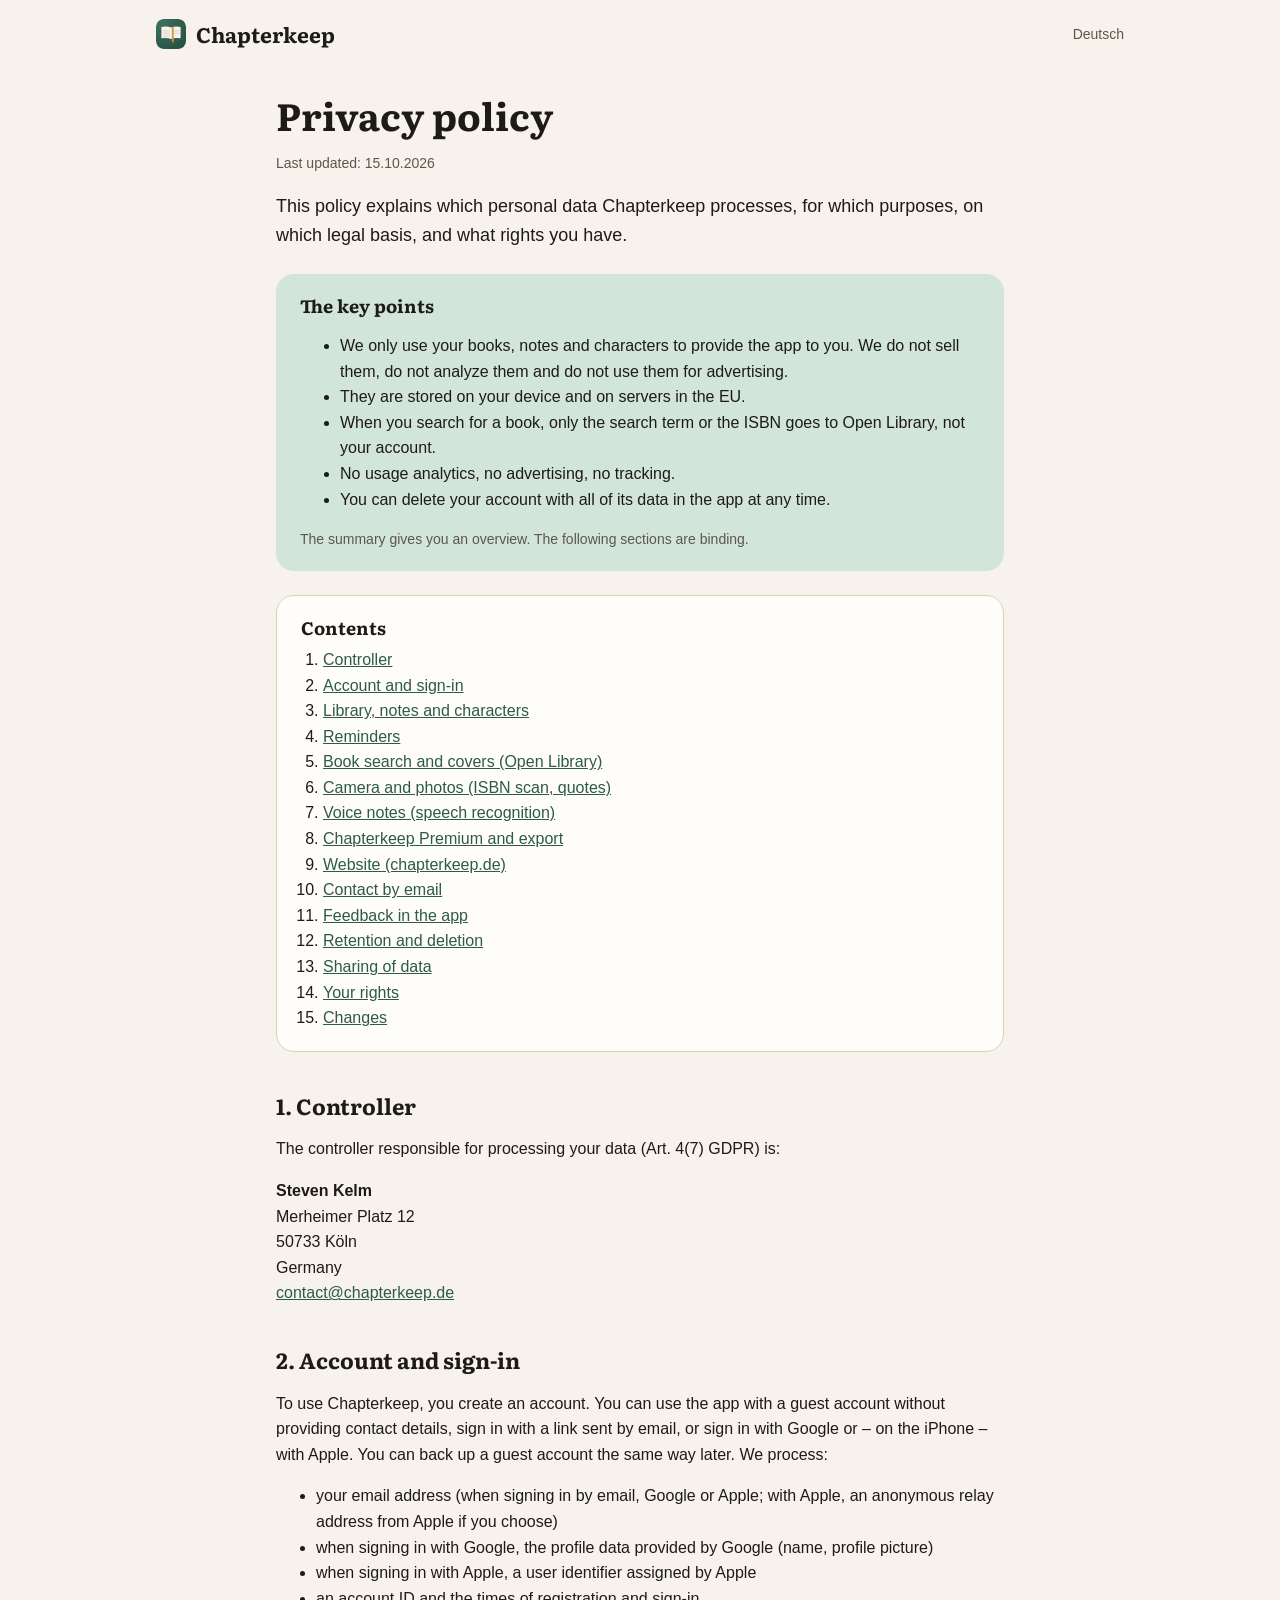
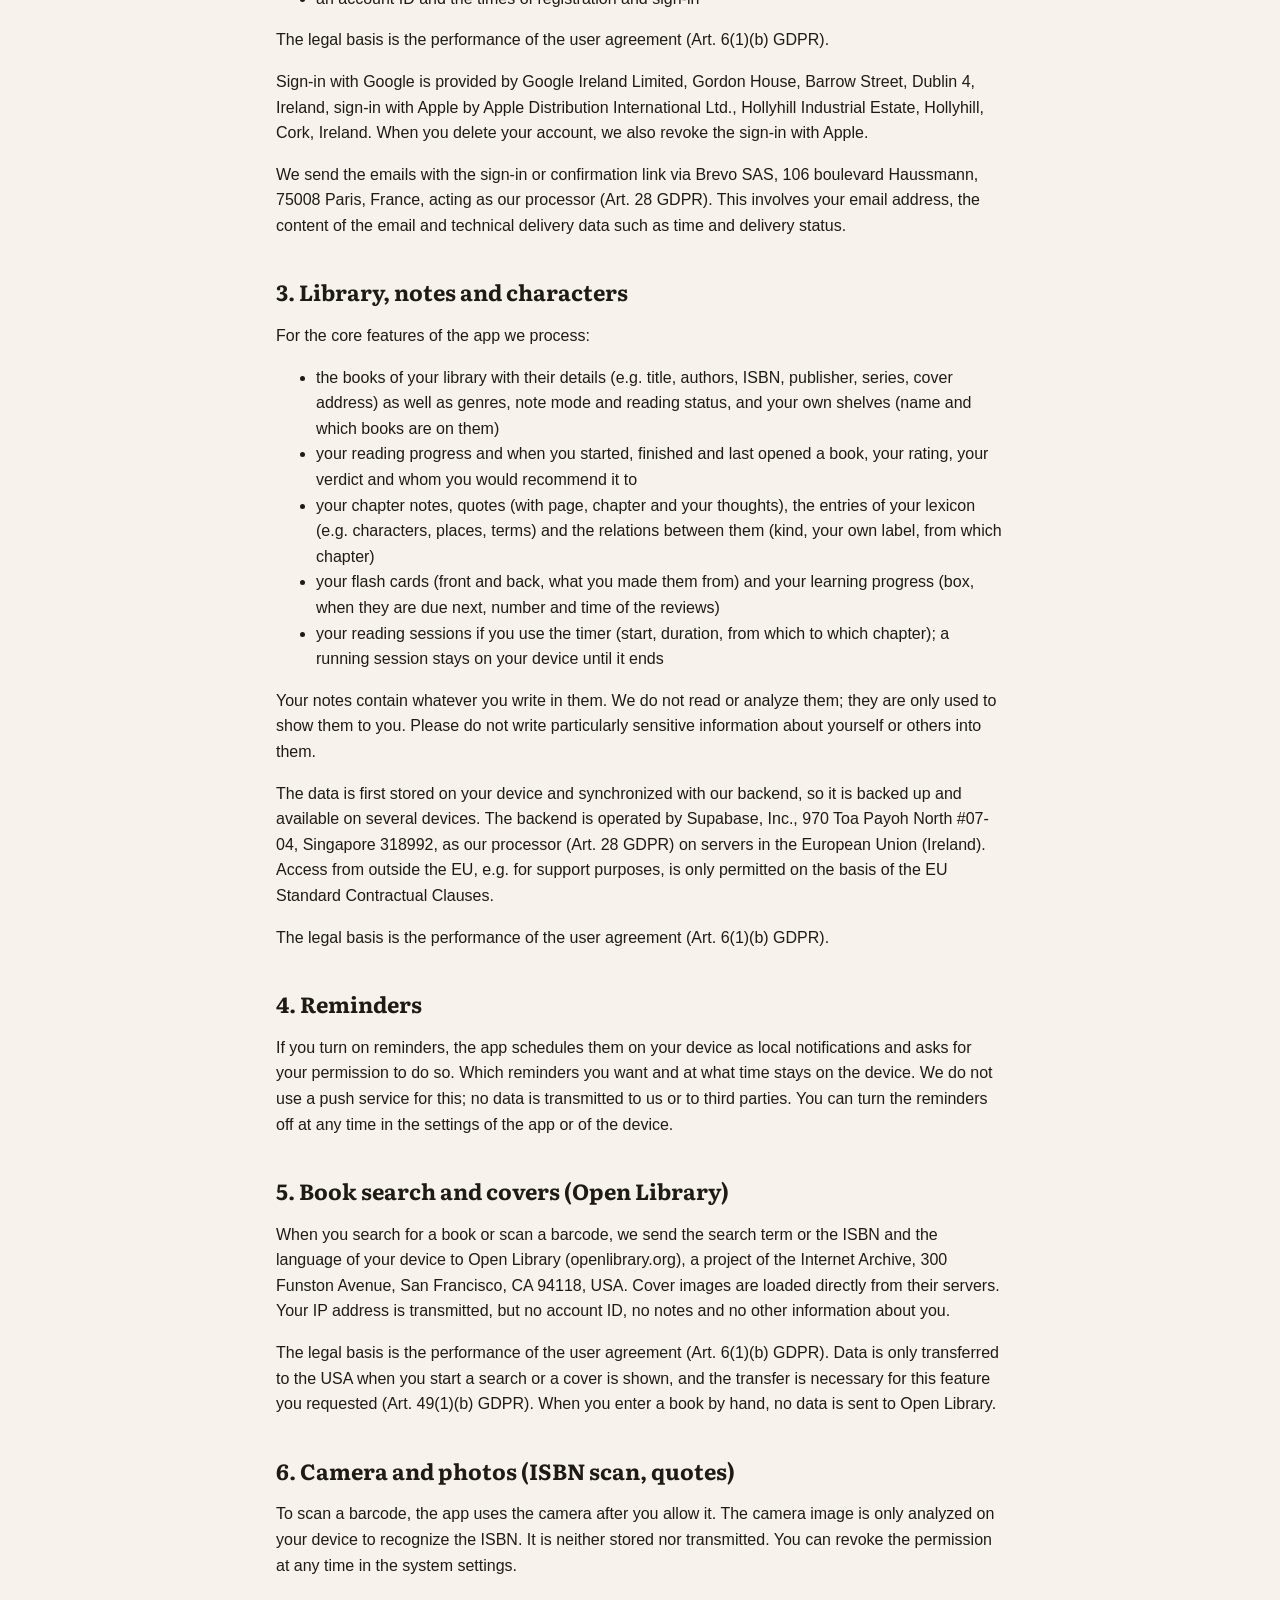
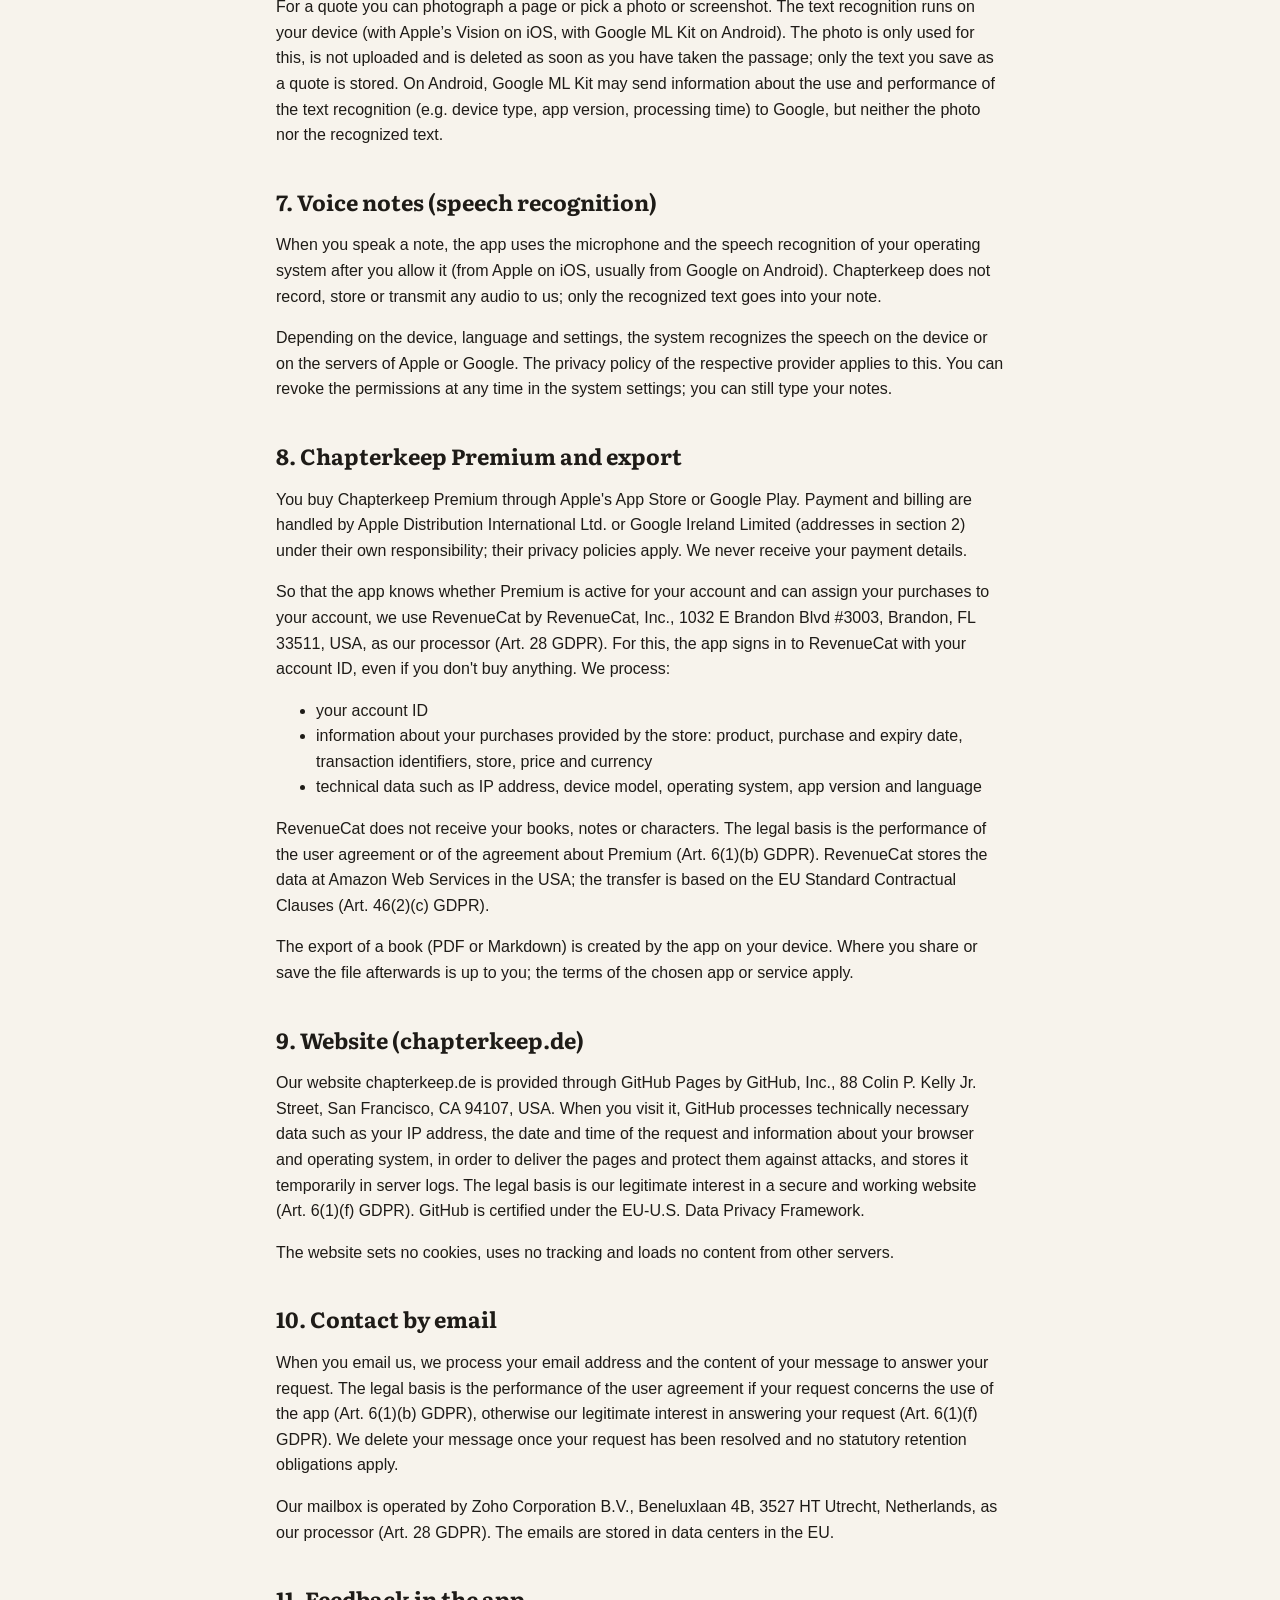
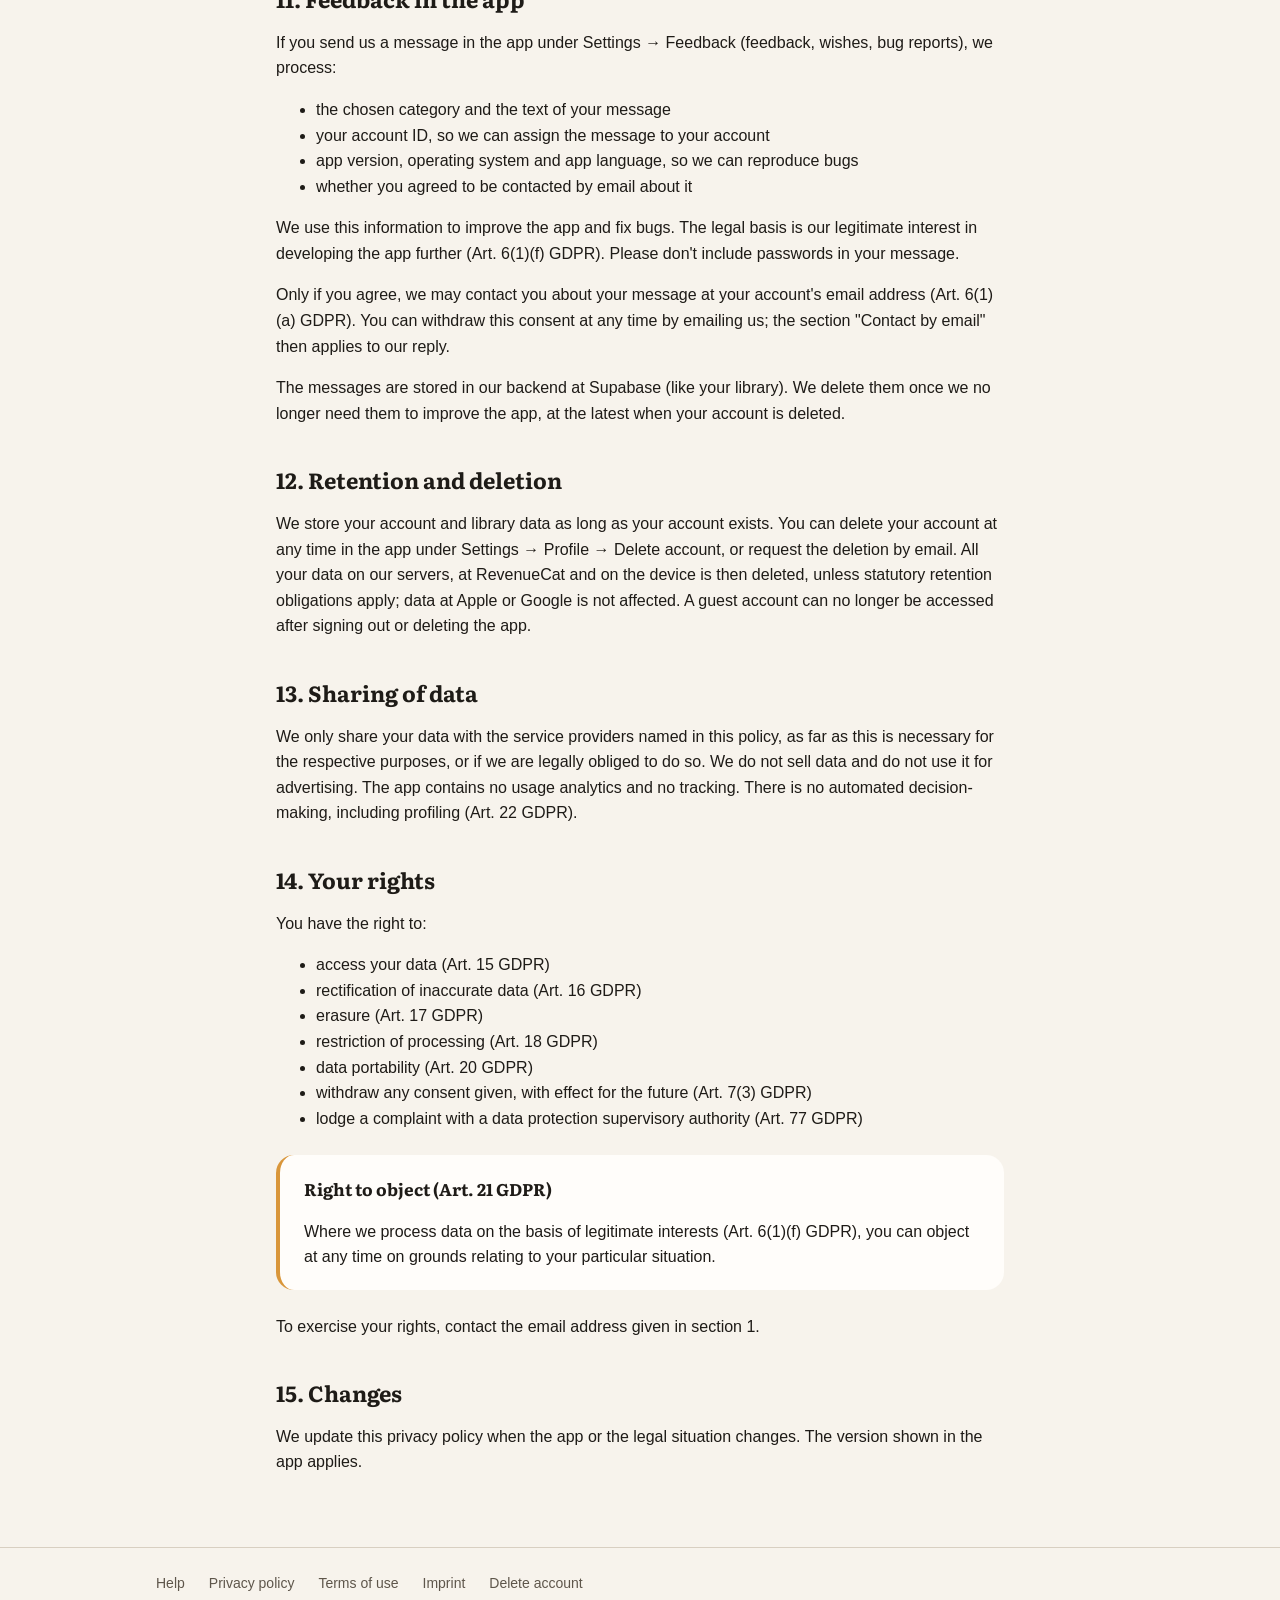
==== en/privacy/index.html @ ab62378e "Add the website of Chapterkeep Landing pages, account deletion pages and a 404 page by hand; help, p" ====
<!doctype html>
<!-- Generated by tool/website/export_legal_pages.dart in the app repo, don't edit. -->
<html lang="en">
<head>
  <meta charset="utf-8">
  <meta name="viewport" content="width=device-width, initial-scale=1">
  <title>Privacy policy – Chapterkeep</title>
  <link rel="stylesheet" href="/style.css">
  <link rel="icon" href="/favicon.svg" type="image/svg+xml">
  <link rel="apple-touch-icon" href="/img/app-icon.png">
  <link rel="alternate" hreflang="de" href="/datenschutz/">
</head>
<body>
  <header class="site-header">
    <div class="wrap">
      <a class="brand" href="/en/">Chapterkeep</a>
      <a class="lang" href="/datenschutz/" lang="de">Deutsch</a>
    </div>
  </header>
  <main class="wrap legal">
<h1>Privacy policy</h1>
<p class="updated">Last updated: 15.10.2026</p>
<p class="intro">This policy explains which personal data Chapterkeep processes, for which purposes, on which legal basis, and what rights you have.</p>
<aside class="summary">
<h2>The key points</h2>
<ul><li>We only use your books, notes and characters to provide the app to you. We do not sell them, do not analyze them and do not use them for advertising.</li><li>They are stored on your device and on servers in the EU.</li><li>When you search for a book, only the search term or the ISBN goes to Open Library, not your account.</li><li>No usage analytics, no advertising, no tracking.</li><li>You can delete your account with all of its data in the app at any time.</li></ul>
<p class="note">The summary gives you an overview. The following sections are binding.</p>
</aside>
<nav class="toc">
<h2>Contents</h2>
<ol>
<li><a href="#section-1">Controller</a></li>
<li><a href="#section-2">Account and sign-in</a></li>
<li><a href="#section-3">Library, notes and characters</a></li>
<li><a href="#section-4">Reminders</a></li>
<li><a href="#section-5">Book search and covers (Open Library)</a></li>
<li><a href="#section-6">Camera and photos (ISBN scan, quotes)</a></li>
<li><a href="#section-7">Voice notes (speech recognition)</a></li>
<li><a href="#section-8">Chapterkeep Premium and export</a></li>
<li><a href="#section-9">Website (chapterkeep.de)</a></li>
<li><a href="#section-10">Contact by email</a></li>
<li><a href="#section-11">Feedback in the app</a></li>
<li><a href="#section-12">Retention and deletion</a></li>
<li><a href="#section-13">Sharing of data</a></li>
<li><a href="#section-14">Your rights</a></li>
<li><a href="#section-15">Changes</a></li>
</ol>
</nav>
<section id="section-1">
<h2>1. Controller</h2>
<p>The controller responsible for processing your data (Art. 4(7) GDPR) is:</p>
<address class="contact">
<strong>Steven Kelm</strong><br>
Merheimer Platz 12<br>
50733 Köln<br>
Germany<br>
<a href="mailto:contact@chapterkeep.de">contact@chapterkeep.de</a>
</address>
</section>
<section id="section-2">
<h2>2. Account and sign-in</h2>
<p>To use Chapterkeep, you create an account. You can use the app with a guest account without providing contact details, sign in with a link sent by email, or sign in with Google or – on the iPhone – with Apple. You can back up a guest account the same way later. We process:</p>
<ul><li>your email address (when signing in by email, Google or Apple; with Apple, an anonymous relay address from Apple if you choose)</li><li>when signing in with Google, the profile data provided by Google (name, profile picture)</li><li>when signing in with Apple, a user identifier assigned by Apple</li><li>an account ID and the times of registration and sign-in</li></ul>
<p>The legal basis is the performance of the user agreement (Art. 6(1)(b) GDPR).</p>
<p>Sign-in with Google is provided by Google Ireland Limited, Gordon House, Barrow Street, Dublin 4, Ireland, sign-in with Apple by Apple Distribution International Ltd., Hollyhill Industrial Estate, Hollyhill, Cork, Ireland. When you delete your account, we also revoke the sign-in with Apple.</p>
<p>We send the emails with the sign-in or confirmation link via Brevo SAS, 106 boulevard Haussmann, 75008 Paris, France, acting as our processor (Art. 28 GDPR). This involves your email address, the content of the email and technical delivery data such as time and delivery status.</p>
</section>
<section id="section-3">
<h2>3. Library, notes and characters</h2>
<p>For the core features of the app we process:</p>
<ul><li>the books of your library with their details (e.g. title, authors, ISBN, publisher, series, cover address) as well as genres, note mode and reading status, and your own shelves (name and which books are on them)</li><li>your reading progress and when you started, finished and last opened a book, your rating, your verdict and whom you would recommend it to</li><li>your chapter notes, quotes (with page, chapter and your thoughts), the entries of your lexicon (e.g. characters, places, terms) and the relations between them (kind, your own label, from which chapter)</li><li>your flash cards (front and back, what you made them from) and your learning progress (box, when they are due next, number and time of the reviews)</li><li>your reading sessions if you use the timer (start, duration, from which to which chapter); a running session stays on your device until it ends</li></ul>
<p>Your notes contain whatever you write in them. We do not read or analyze them; they are only used to show them to you. Please do not write particularly sensitive information about yourself or others into them.</p>
<p>The data is first stored on your device and synchronized with our backend, so it is backed up and available on several devices. The backend is operated by Supabase, Inc., 970 Toa Payoh North #07-04, Singapore 318992, as our processor (Art. 28 GDPR) on servers in the European Union (Ireland). Access from outside the EU, e.g. for support purposes, is only permitted on the basis of the EU Standard Contractual Clauses.</p>
<p>The legal basis is the performance of the user agreement (Art. 6(1)(b) GDPR).</p>
</section>
<section id="section-4">
<h2>4. Reminders</h2>
<p>If you turn on reminders, the app schedules them on your device as local notifications and asks for your permission to do so. Which reminders you want and at what time stays on the device. We do not use a push service for this; no data is transmitted to us or to third parties. You can turn the reminders off at any time in the settings of the app or of the device.</p>
</section>
<section id="section-5">
<h2>5. Book search and covers (Open Library)</h2>
<p>When you search for a book or scan a barcode, we send the search term or the ISBN and the language of your device to Open Library (openlibrary.org), a project of the Internet Archive, 300 Funston Avenue, San Francisco, CA 94118, USA. Cover images are loaded directly from their servers. Your IP address is transmitted, but no account ID, no notes and no other information about you.</p>
<p>The legal basis is the performance of the user agreement (Art. 6(1)(b) GDPR). Data is only transferred to the USA when you start a search or a cover is shown, and the transfer is necessary for this feature you requested (Art. 49(1)(b) GDPR). When you enter a book by hand, no data is sent to Open Library.</p>
</section>
<section id="section-6">
<h2>6. Camera and photos (ISBN scan, quotes)</h2>
<p>To scan a barcode, the app uses the camera after you allow it. The camera image is only analyzed on your device to recognize the ISBN. It is neither stored nor transmitted. You can revoke the permission at any time in the system settings.</p>
<p>For a quote you can photograph a page or pick a photo or screenshot. The text recognition runs on your device (with Apple’s Vision on iOS, with Google ML Kit on Android). The photo is only used for this, is not uploaded and is deleted as soon as you have taken the passage; only the text you save as a quote is stored. On Android, Google ML Kit may send information about the use and performance of the text recognition (e.g. device type, app version, processing time) to Google, but neither the photo nor the recognized text.</p>
</section>
<section id="section-7">
<h2>7. Voice notes (speech recognition)</h2>
<p>When you speak a note, the app uses the microphone and the speech recognition of your operating system after you allow it (from Apple on iOS, usually from Google on Android). Chapterkeep does not record, store or transmit any audio to us; only the recognized text goes into your note.</p>
<p>Depending on the device, language and settings, the system recognizes the speech on the device or on the servers of Apple or Google. The privacy policy of the respective provider applies to this. You can revoke the permissions at any time in the system settings; you can still type your notes.</p>
</section>
<section id="section-8">
<h2>8. Chapterkeep Premium and export</h2>
<p>You buy Chapterkeep Premium through Apple's App Store or Google Play. Payment and billing are handled by Apple Distribution International Ltd. or Google Ireland Limited (addresses in section 2) under their own responsibility; their privacy policies apply. We never receive your payment details.</p>
<p>So that the app knows whether Premium is active for your account and can assign your purchases to your account, we use RevenueCat by RevenueCat, Inc., 1032 E Brandon Blvd #3003, Brandon, FL 33511, USA, as our processor (Art. 28 GDPR). For this, the app signs in to RevenueCat with your account ID, even if you don't buy anything. We process:</p>
<ul><li>your account ID</li><li>information about your purchases provided by the store: product, purchase and expiry date, transaction identifiers, store, price and currency</li><li>technical data such as IP address, device model, operating system, app version and language</li></ul>
<p>RevenueCat does not receive your books, notes or characters. The legal basis is the performance of the user agreement or of the agreement about Premium (Art. 6(1)(b) GDPR). RevenueCat stores the data at Amazon Web Services in the USA; the transfer is based on the EU Standard Contractual Clauses (Art. 46(2)(c) GDPR).</p>
<p>The export of a book (PDF or Markdown) is created by the app on your device. Where you share or save the file afterwards is up to you; the terms of the chosen app or service apply.</p>
</section>
<section id="section-9">
<h2>9. Website (chapterkeep.de)</h2>
<p>Our website chapterkeep.de is provided through GitHub Pages by GitHub, Inc., 88 Colin P. Kelly Jr. Street, San Francisco, CA 94107, USA. When you visit it, GitHub processes technically necessary data such as your IP address, the date and time of the request and information about your browser and operating system, in order to deliver the pages and protect them against attacks, and stores it temporarily in server logs. The legal basis is our legitimate interest in a secure and working website (Art. 6(1)(f) GDPR). GitHub is certified under the EU-U.S. Data Privacy Framework.</p>
<p>The website sets no cookies, uses no tracking and loads no content from other servers.</p>
</section>
<section id="section-10">
<h2>10. Contact by email</h2>
<p>When you email us, we process your email address and the content of your message to answer your request. The legal basis is the performance of the user agreement if your request concerns the use of the app (Art. 6(1)(b) GDPR), otherwise our legitimate interest in answering your request (Art. 6(1)(f) GDPR). We delete your message once your request has been resolved and no statutory retention obligations apply.</p>
<p>Our mailbox is operated by Zoho Corporation B.V., Beneluxlaan 4B, 3527 HT Utrecht, Netherlands, as our processor (Art. 28 GDPR). The emails are stored in data centers in the EU.</p>
</section>
<section id="section-11">
<h2>11. Feedback in the app</h2>
<p>If you send us a message in the app under Settings → Feedback (feedback, wishes, bug reports), we process:</p>
<ul><li>the chosen category and the text of your message</li><li>your account ID, so we can assign the message to your account</li><li>app version, operating system and app language, so we can reproduce bugs</li><li>whether you agreed to be contacted by email about it</li></ul>
<p>We use this information to improve the app and fix bugs. The legal basis is our legitimate interest in developing the app further (Art. 6(1)(f) GDPR). Please don't include passwords in your message.</p>
<p>Only if you agree, we may contact you about your message at your account's email address (Art. 6(1)(a) GDPR). You can withdraw this consent at any time by emailing us; the section "Contact by email" then applies to our reply.</p>
<p>The messages are stored in our backend at Supabase (like your library). We delete them once we no longer need them to improve the app, at the latest when your account is deleted.</p>
</section>
<section id="section-12">
<h2>12. Retention and deletion</h2>
<p>We store your account and library data as long as your account exists. You can delete your account at any time in the app under Settings → Profile → Delete account, or request the deletion by email. All your data on our servers, at RevenueCat and on the device is then deleted, unless statutory retention obligations apply; data at Apple or Google is not affected. A guest account can no longer be accessed after signing out or deleting the app.</p>
</section>
<section id="section-13">
<h2>13. Sharing of data</h2>
<p>We only share your data with the service providers named in this policy, as far as this is necessary for the respective purposes, or if we are legally obliged to do so. We do not sell data and do not use it for advertising. The app contains no usage analytics and no tracking. There is no automated decision-making, including profiling (Art. 22 GDPR).</p>
</section>
<section id="section-14">
<h2>14. Your rights</h2>
<p>You have the right to:</p>
<ul><li>access your data (Art. 15 GDPR)</li><li>rectification of inaccurate data (Art. 16 GDPR)</li><li>erasure (Art. 17 GDPR)</li><li>restriction of processing (Art. 18 GDPR)</li><li>data portability (Art. 20 GDPR)</li><li>withdraw any consent given, with effect for the future (Art. 7(3) GDPR)</li><li>lodge a complaint with a data protection supervisory authority (Art. 77 GDPR)</li></ul>
<div class="notice"><h3>Right to object (Art. 21 GDPR)</h3><p>Where we process data on the basis of legitimate interests (Art. 6(1)(f) GDPR), you can object at any time on grounds relating to your particular situation.</p></div>
<p>To exercise your rights, contact the email address given in section 1.</p>
</section>
<section id="section-15">
<h2>15. Changes</h2>
<p>We update this privacy policy when the app or the legal situation changes. The version shown in the app applies.</p>
</section>
  </main>
  <footer class="site-footer">
    <div class="wrap">
      <a href="/en/help/">Help</a>
      <a href="/en/privacy/">Privacy policy</a>
      <a href="/en/terms/">Terms of use</a>
      <a href="/en/imprint/">Imprint</a>
      <a href="/en/delete-account/">Delete account</a>
    </div>
  </footer>
</body>
</html>
---- style.css ----
/* Paper and ink, a bookcloth green and the ochre of a ribbon bookmark:
   the colors of the app (lib/shared/colors.dart in the app repo). */

@font-face {
  font-family: "Literata";
  src: url("/fonts/Literata-Bold.ttf") format("truetype");
  font-weight: 700;
  font-style: normal;
  font-display: swap;
}

:root {
  --bg: #f7f3ec;
  --surface: #fffdfa;
  --surface-low: #f2ede4;
  --text: #1e1b17;
  --muted: #5e564b;
  --border: #d8cfc1;
  --accent: #2d5a4a;
  --accent-soft: #d2e5da;
  --on-accent: #ffffff;
  --ribbon: #d9963a;
  --ochre: #9a6118;
  --ochre-soft: #f4dfbd;
  --line: #e0d8cb;
  --radius: 18px;
  --serif: "Literata", Georgia, "Times New Roman", serif;
  color-scheme: light;
}

@media (prefers-color-scheme: dark) {
  :root {
    --bg: #161412;
    --surface: #221f1b;
    --surface-low: #1d1a17;
    --text: #ede6da;
    --muted: #b6ac9e;
    --border: #3f3933;
    --accent: #96c9b3;
    --accent-soft: #244a3c;
    --on-accent: #0f3326;
    --ribbon: #d9963a;
    --ochre: #e6b470;
    --ochre-soft: #5c3f14;
    --line: #35302a;
    color-scheme: dark;
  }
}

* {
  box-sizing: border-box;
}

html {
  -webkit-text-size-adjust: 100%;
}

body {
  margin: 0;
  background: var(--bg);
  color: var(--text);
  font-family: -apple-system, BlinkMacSystemFont, "Segoe UI", Roboto, Helvetica, Arial, sans-serif;
  font-size: 16px;
  line-height: 1.6;
}

h1,
h2,
h3 {
  font-family: var(--serif);
  font-weight: 700;
}

a {
  color: var(--accent);
}

.wrap {
  width: 100%;
  max-width: 1000px;
  margin: 0 auto;
  padding: 0 16px;
}

/* Header and footer */

.site-header .wrap {
  display: flex;
  align-items: center;
  justify-content: space-between;
  height: 68px;
}

.brand {
  display: inline-flex;
  align-items: center;
  gap: 10px;
  color: var(--text);
  font-family: var(--serif);
  font-size: 21px;
  font-weight: 700;
  text-decoration: none;
}

.brand::before {
  content: "";
  width: 30px;
  height: 30px;
  border-radius: 8px;
  background: url("/favicon.svg") center / cover;
}

.lang {
  color: var(--muted);
  font-size: 14px;
  text-decoration: none;
}

.lang:hover {
  color: var(--text);
}

.site-footer {
  margin-top: 72px;
  padding: 24px 0 40px;
  border-top: 1px solid var(--border);
}

.site-footer .wrap {
  display: flex;
  flex-wrap: wrap;
  gap: 8px 24px;
}

.site-footer a {
  color: var(--muted);
  font-size: 14px;
  text-decoration: none;
}

.site-footer a:hover {
  color: var(--text);
}

/* Landing page */

.hero {
  display: grid;
  grid-template-columns: minmax(0, 1.1fr) minmax(0, 0.9fr);
  gap: 48px;
  align-items: center;
  padding: 48px 0 24px;
}

.hero h1 {
  margin: 0 0 16px;
  font-size: clamp(34px, 6vw, 52px);
  line-height: 1.1;
  letter-spacing: -0.015em;
}

.hero h1 em {
  color: var(--accent);
  font-style: normal;
}

.hero .lead {
  margin: 0;
  max-width: 520px;
  color: var(--muted);
  font-size: 18px;
}

.store {
  display: flex;
  flex-wrap: wrap;
  align-items: center;
  gap: 12px 16px;
  margin-top: 28px;
}

.store-badge img {
  display: block;
  width: 150px;
  height: auto;
}

.store-note {
  display: inline-block;
  padding: 8px 14px;
  border-radius: 999px;
  background: var(--ochre-soft);
  color: var(--text);
  font-size: 14px;
  font-weight: 600;
}

/* A note on a page, drawn from the theme colors instead of a screenshot */

.page {
  position: relative;
  margin: 0;
  padding: 28px 28px 32px;
  border: 1px solid var(--border);
  border-radius: 6px 18px 18px 6px;
  background:
    linear-gradient(90deg, rgba(0, 0, 0, 0.06), transparent 18px),
    var(--surface);
  box-shadow: 0 18px 40px -24px rgba(30, 27, 23, 0.45);
  transform: rotate(1.2deg);
}

.page::after {
  content: "";
  position: absolute;
  top: -1px;
  right: 40px;
  width: 22px;
  height: 92px;
  background: var(--ribbon);
  clip-path: polygon(0 0, 100% 0, 100% 100%, 50% 84%, 0 100%);
}

.page .chapter {
  margin: 0 0 4px;
  color: var(--ochre);
  font-size: 13px;
  font-weight: 700;
  letter-spacing: 0.08em;
  text-transform: uppercase;
}

.page h2 {
  margin: 0 0 12px;
  font-size: 22px;
  line-height: 1.25;
}

.page p {
  margin: 0;
  background: repeating-linear-gradient(transparent 0 31px, var(--line) 31px 32px);
  font-family: Georgia, "Times New Roman", serif;
  font-size: 17px;
  line-height: 32px;
}

.page mark {
  padding: 0 2px;
  background: var(--ochre-soft);
  color: inherit;
}

.chips {
  display: flex;
  flex-wrap: wrap;
  gap: 8px;
  margin: 18px 0 0;
  padding: 0;
  list-style: none;
}

.chips li {
  padding: 4px 12px;
  border-radius: 999px;
  background: var(--accent-soft);
  font-size: 13px;
  font-weight: 600;
}

/* Features */

.features {
  display: grid;
  grid-template-columns: repeat(auto-fit, minmax(260px, 1fr));
  gap: 16px;
  margin-top: 56px;
  padding: 0;
  list-style: none;
}

.feature {
  padding: 24px;
  border: 1px solid var(--border);
  border-radius: var(--radius);
  background: var(--surface);
}

.feature .icon {
  display: grid;
  place-items: center;
  width: 44px;
  height: 44px;
  margin-bottom: 14px;
  border-radius: 12px;
  background: var(--accent-soft);
  color: var(--accent);
}

.feature svg {
  width: 24px;
  height: 24px;
}

.feature h2 {
  margin: 0 0 6px;
  font-size: 19px;
  line-height: 1.3;
}

.feature p {
  margin: 0;
  color: var(--muted);
  font-size: 15px;
}

.closing {
  margin: 56px auto 0;
  max-width: 620px;
  text-align: center;
}

.closing h2 {
  margin: 0 0 8px;
  font-size: clamp(24px, 4vw, 30px);
  line-height: 1.2;
}

.closing p {
  margin: 0;
  color: var(--muted);
}

@media (max-width: 760px) {
  .hero {
    grid-template-columns: 1fr;
    gap: 36px;
    padding-top: 24px;
  }

  .page {
    transform: none;
  }
}

/* Legal pages, help and account deletion */

.legal {
  max-width: 760px;
  padding-top: 24px;
}

.legal h1 {
  margin: 0 0 4px;
  font-size: clamp(28px, 5vw, 38px);
  line-height: 1.2;
}

.legal h2 {
  margin: 40px 0 8px;
  font-size: 22px;
  line-height: 1.3;
}

.legal h3 {
  margin: 24px 0 4px;
  font-size: 17px;
}

.legal p,
.legal li {
  overflow-wrap: anywhere;
}

.updated {
  color: var(--muted);
  font-size: 14px;
}

.intro {
  font-size: 18px;
}

.summary,
.toc,
.notice {
  margin: 24px 0;
  padding: 20px 24px;
  border-radius: var(--radius);
}

.summary {
  background: var(--accent-soft);
}

.summary h2,
.toc h2 {
  margin-top: 0;
  font-size: 18px;
}

.summary .note {
  margin: 12px 0 0;
  color: var(--muted);
  font-size: 14px;
}

.toc {
  border: 1px solid var(--border);
  background: var(--surface);
}

.toc ol {
  margin: 0;
  padding-left: 22px;
}

.notice {
  border-left: 4px solid var(--ribbon);
  background: var(--surface);
}

.notice h3 {
  margin-top: 0;
}

.notice p:last-child {
  margin-bottom: 0;
}

.contact {
  margin: 12px 0;
  font-style: normal;
}

.contact-list dt {
  margin-top: 8px;
  color: var(--muted);
  font-size: 14px;
}

.contact-list dd {
  margin: 0;
}

.faq {
  margin: 8px 0;
  border: 1px solid var(--border);
  border-radius: 14px;
  background: var(--surface);
}

.faq summary {
  padding: 14px 18px;
  font-weight: 600;
  cursor: pointer;
}

.faq[open] summary {
  border-bottom: 1px solid var(--border);
}

.faq p {
  margin: 12px 18px;
}

section {
  scroll-margin-top: 16px;
}
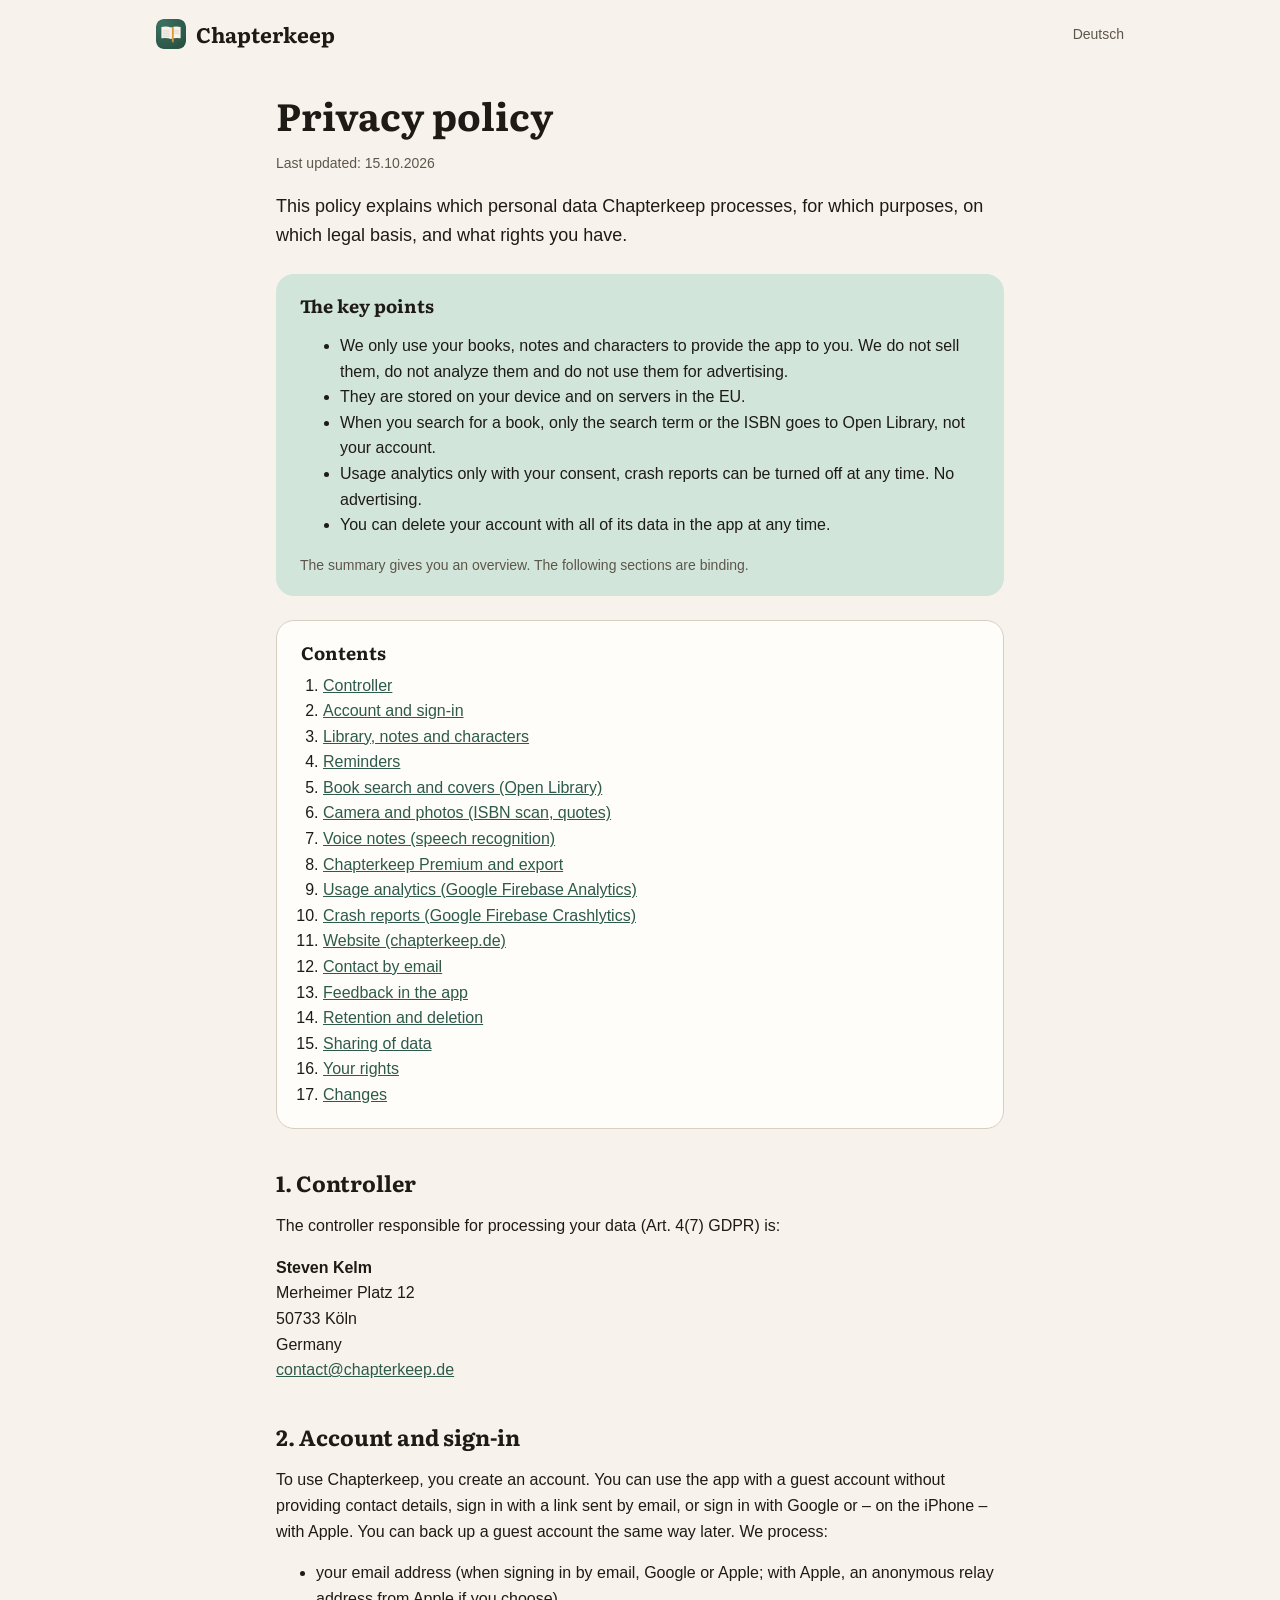
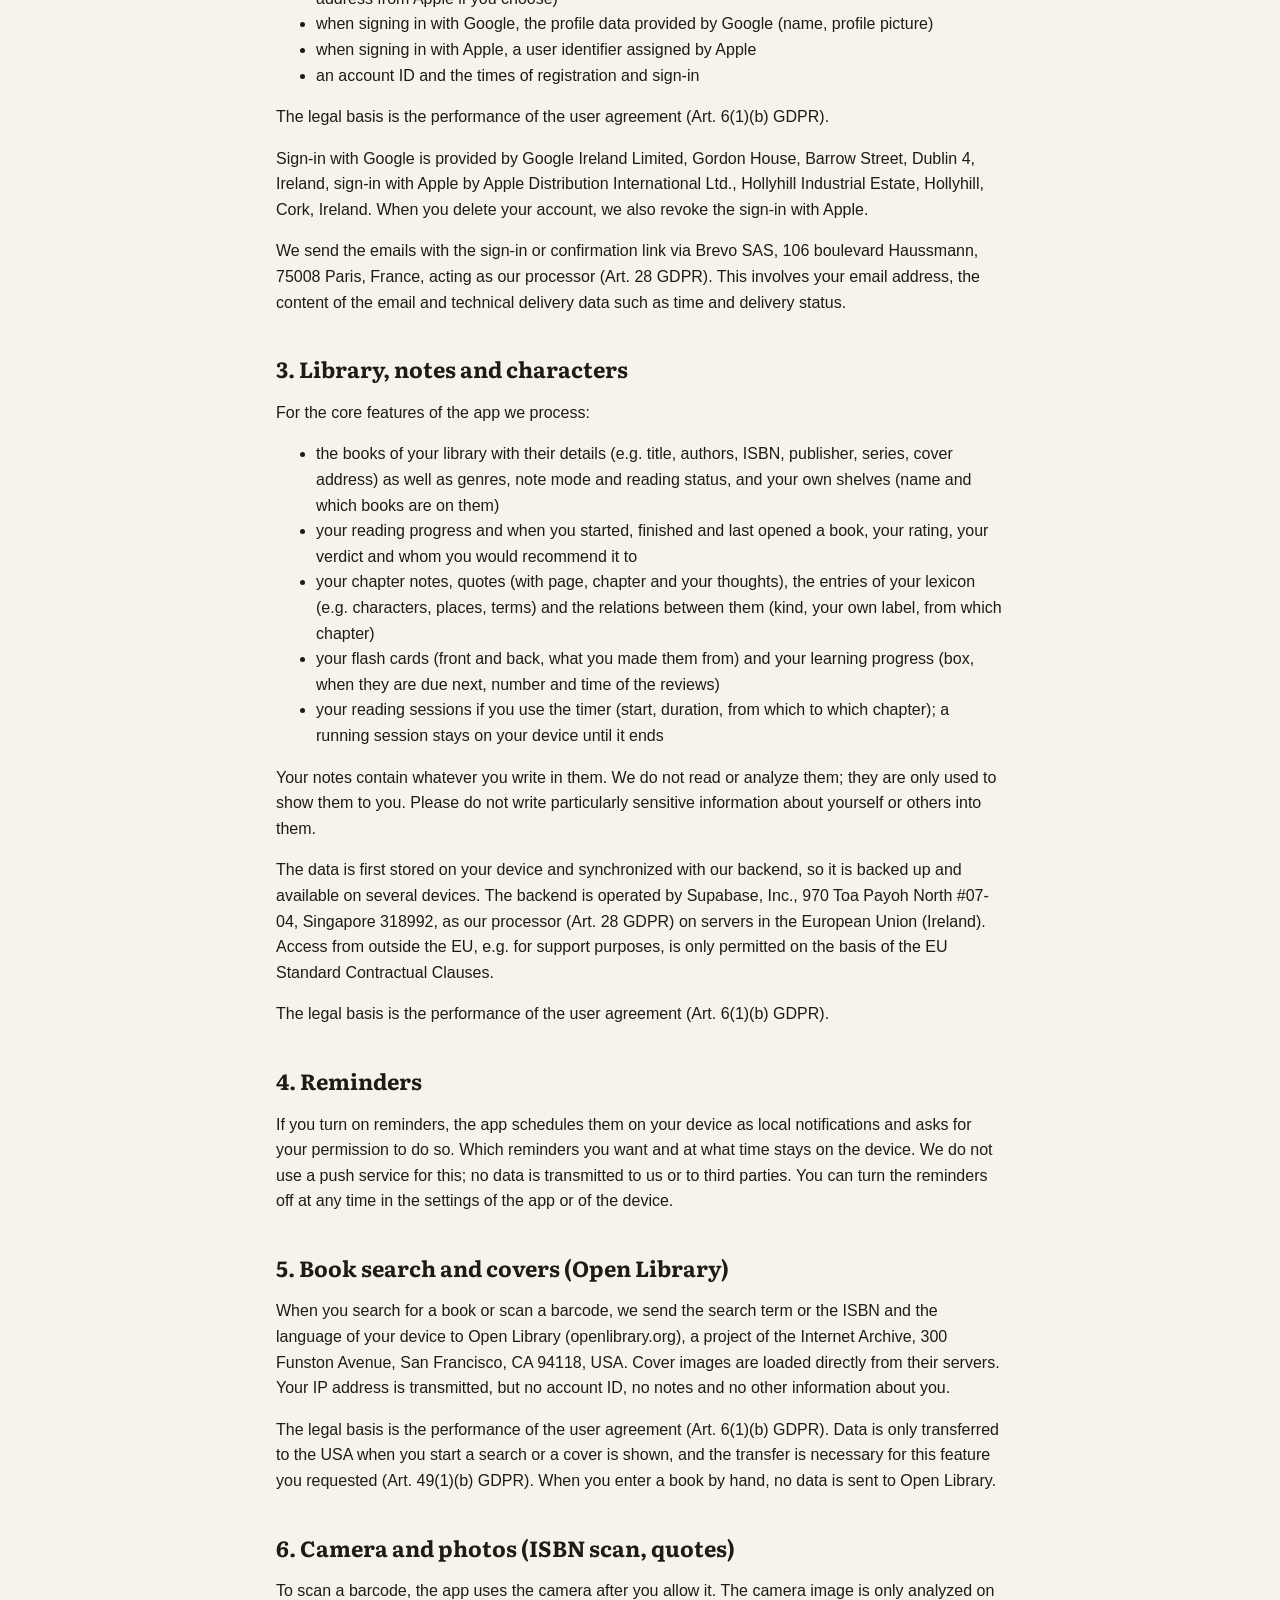
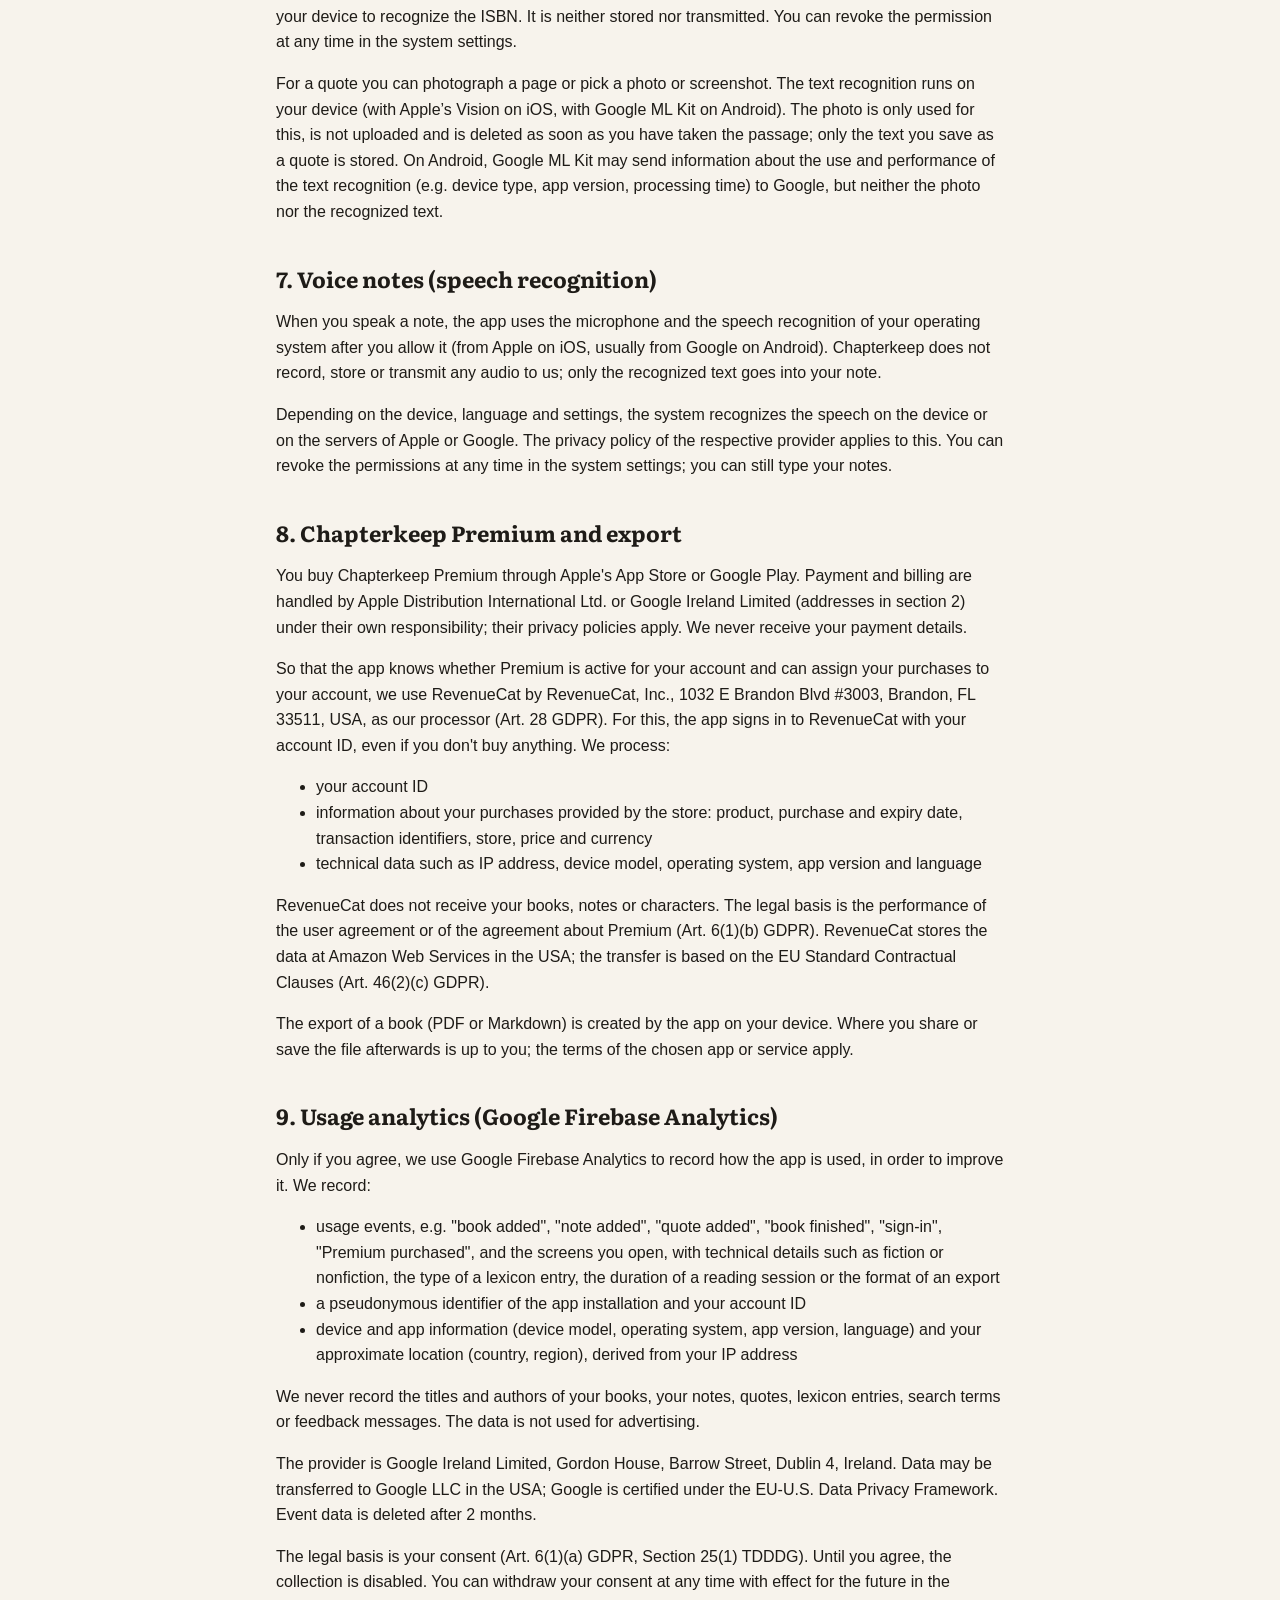
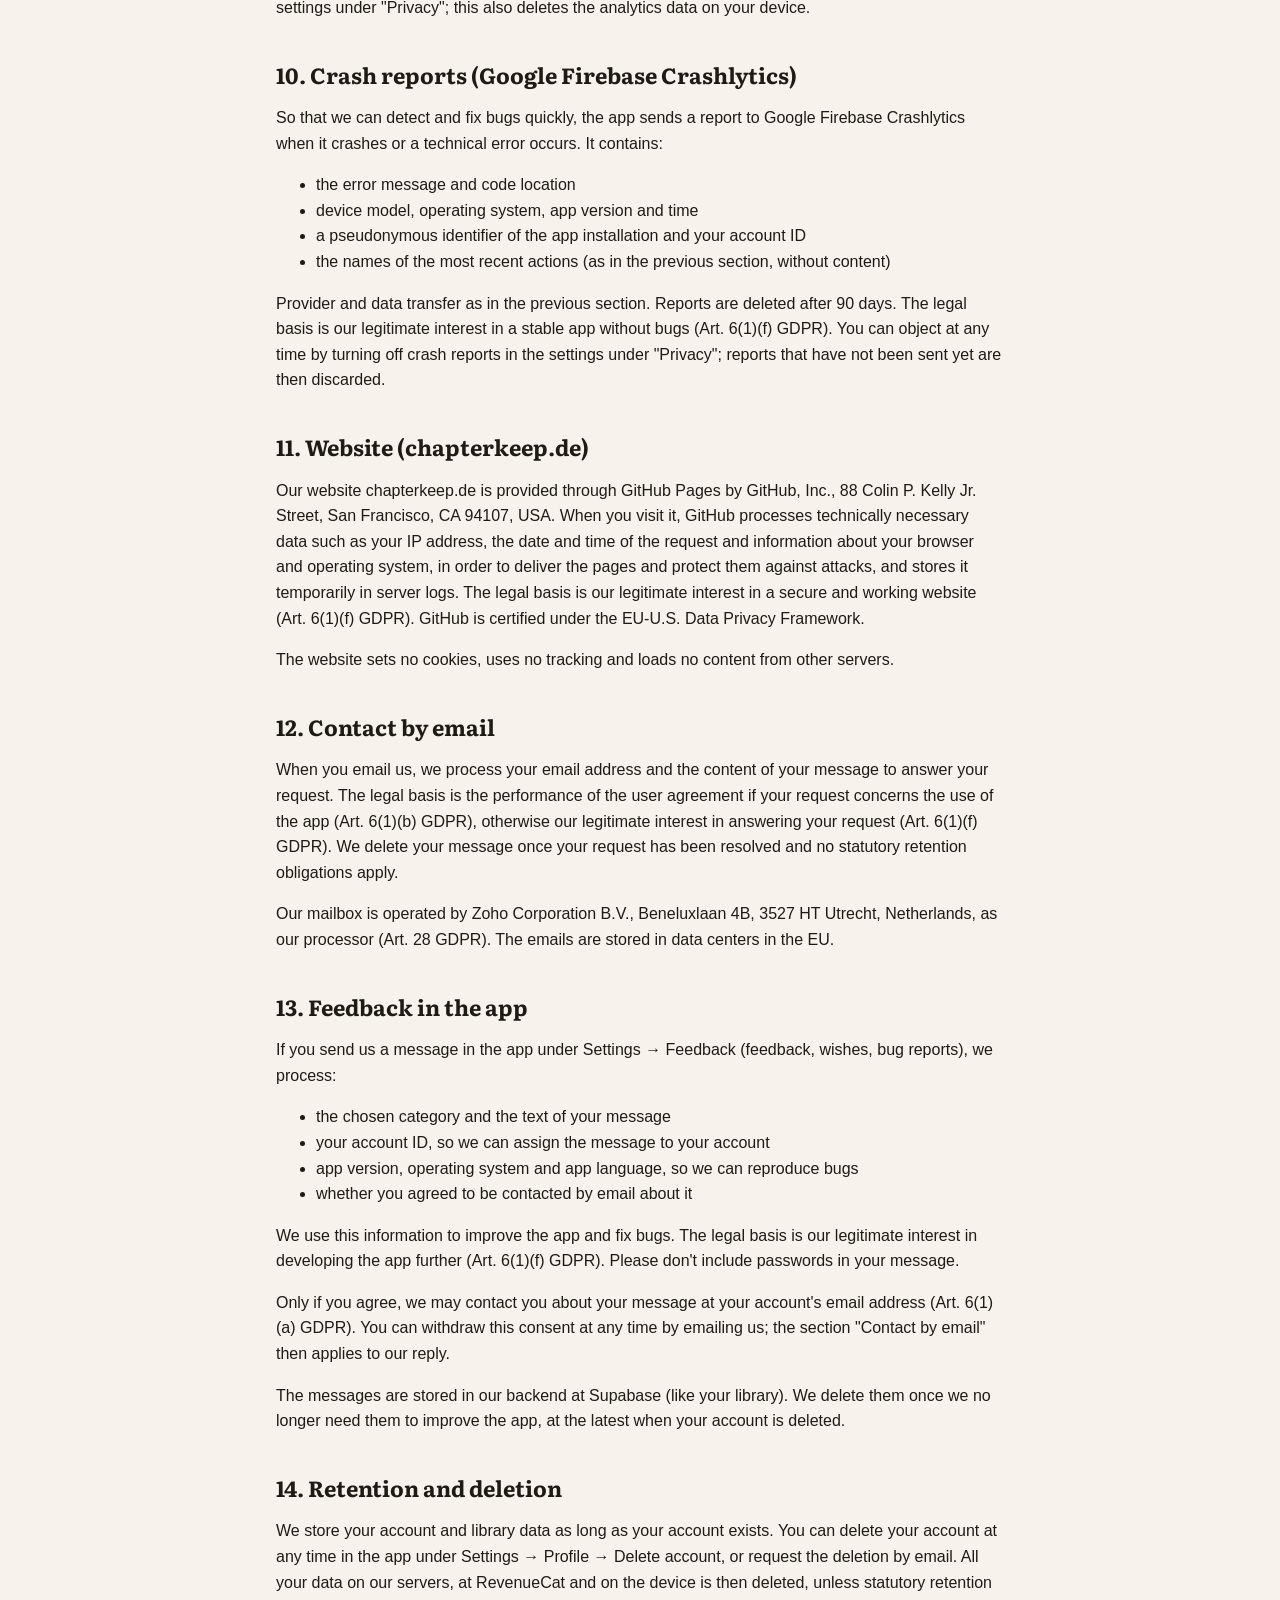
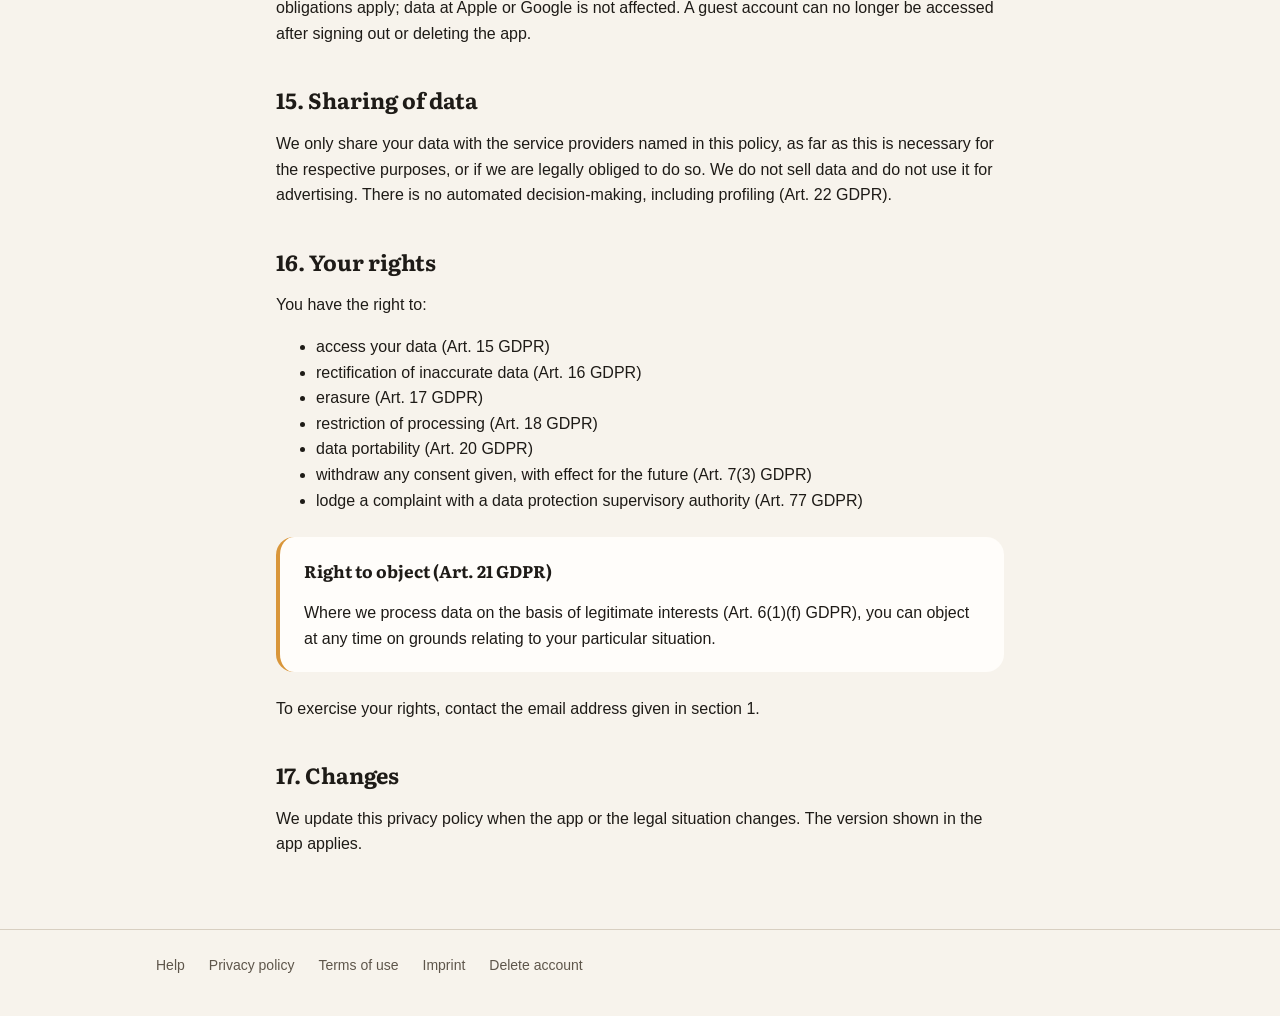
==== commit 81bcdd92: "Name Firebase Analytics and Crashlytics in the privacy policy Co-Authored-By: Claude Opus 5.5 <norep" ====
--- a/en/privacy/index.html
+++ b/en/privacy/index.html
@@ -23,7 +23,7 @@
 <p class="intro">This policy explains which personal data Chapterkeep processes, for which purposes, on which legal basis, and what rights you have.</p>
 <aside class="summary">
 <h2>The key points</h2>
-<ul><li>We only use your books, notes and characters to provide the app to you. We do not sell them, do not analyze them and do not use them for advertising.</li><li>They are stored on your device and on servers in the EU.</li><li>When you search for a book, only the search term or the ISBN goes to Open Library, not your account.</li><li>No usage analytics, no advertising, no tracking.</li><li>You can delete your account with all of its data in the app at any time.</li></ul>
+<ul><li>We only use your books, notes and characters to provide the app to you. We do not sell them, do not analyze them and do not use them for advertising.</li><li>They are stored on your device and on servers in the EU.</li><li>When you search for a book, only the search term or the ISBN goes to Open Library, not your account.</li><li>Usage analytics only with your consent, crash reports can be turned off at any time. No advertising.</li><li>You can delete your account with all of its data in the app at any time.</li></ul>
 <p class="note">The summary gives you an overview. The following sections are binding.</p>
 </aside>
 <nav class="toc">
@@ -37,13 +37,15 @@
 <li><a href="#section-6">Camera and photos (ISBN scan, quotes)</a></li>
 <li><a href="#section-7">Voice notes (speech recognition)</a></li>
 <li><a href="#section-8">Chapterkeep Premium and export</a></li>
-<li><a href="#section-9">Website (chapterkeep.de)</a></li>
-<li><a href="#section-10">Contact by email</a></li>
-<li><a href="#section-11">Feedback in the app</a></li>
-<li><a href="#section-12">Retention and deletion</a></li>
-<li><a href="#section-13">Sharing of data</a></li>
-<li><a href="#section-14">Your rights</a></li>
-<li><a href="#section-15">Changes</a></li>
+<li><a href="#section-9">Usage analytics (Google Firebase Analytics)</a></li>
+<li><a href="#section-10">Crash reports (Google Firebase Crashlytics)</a></li>
+<li><a href="#section-11">Website (chapterkeep.de)</a></li>
+<li><a href="#section-12">Contact by email</a></li>
+<li><a href="#section-13">Feedback in the app</a></li>
+<li><a href="#section-14">Retention and deletion</a></li>
+<li><a href="#section-15">Sharing of data</a></li>
+<li><a href="#section-16">Your rights</a></li>
+<li><a href="#section-17">Changes</a></li>
 </ol>
 </nav>
 <section id="section-1">
@@ -101,40 +103,54 @@
 <p>The export of a book (PDF or Markdown) is created by the app on your device. Where you share or save the file afterwards is up to you; the terms of the chosen app or service apply.</p>
 </section>
 <section id="section-9">
-<h2>9. Website (chapterkeep.de)</h2>
+<h2>9. Usage analytics (Google Firebase Analytics)</h2>
+<p>Only if you agree, we use Google Firebase Analytics to record how the app is used, in order to improve it. We record:</p>
+<ul><li>usage events, e.g. "book added", "note added", "quote added", "book finished", "sign-in", "Premium purchased", and the screens you open, with technical details such as fiction or nonfiction, the type of a lexicon entry, the duration of a reading session or the format of an export</li><li>a pseudonymous identifier of the app installation and your account ID</li><li>device and app information (device model, operating system, app version, language) and your approximate location (country, region), derived from your IP address</li></ul>
+<p>We never record the titles and authors of your books, your notes, quotes, lexicon entries, search terms or feedback messages. The data is not used for advertising.</p>
+<p>The provider is Google Ireland Limited, Gordon House, Barrow Street, Dublin 4, Ireland. Data may be transferred to Google LLC in the USA; Google is certified under the EU-U.S. Data Privacy Framework. Event data is deleted after 2 months.</p>
+<p>The legal basis is your consent (Art. 6(1)(a) GDPR, Section 25(1) TDDDG). Until you agree, the collection is disabled. You can withdraw your consent at any time with effect for the future in the settings under "Privacy"; this also deletes the analytics data on your device.</p>
+</section>
+<section id="section-10">
+<h2>10. Crash reports (Google Firebase Crashlytics)</h2>
+<p>So that we can detect and fix bugs quickly, the app sends a report to Google Firebase Crashlytics when it crashes or a technical error occurs. It contains:</p>
+<ul><li>the error message and code location</li><li>device model, operating system, app version and time</li><li>a pseudonymous identifier of the app installation and your account ID</li><li>the names of the most recent actions (as in the previous section, without content)</li></ul>
+<p>Provider and data transfer as in the previous section. Reports are deleted after 90 days. The legal basis is our legitimate interest in a stable app without bugs (Art. 6(1)(f) GDPR). You can object at any time by turning off crash reports in the settings under "Privacy"; reports that have not been sent yet are then discarded.</p>
+</section>
+<section id="section-11">
+<h2>11. Website (chapterkeep.de)</h2>
 <p>Our website chapterkeep.de is provided through GitHub Pages by GitHub, Inc., 88 Colin P. Kelly Jr. Street, San Francisco, CA 94107, USA. When you visit it, GitHub processes technically necessary data such as your IP address, the date and time of the request and information about your browser and operating system, in order to deliver the pages and protect them against attacks, and stores it temporarily in server logs. The legal basis is our legitimate interest in a secure and working website (Art. 6(1)(f) GDPR). GitHub is certified under the EU-U.S. Data Privacy Framework.</p>
 <p>The website sets no cookies, uses no tracking and loads no content from other servers.</p>
 </section>
-<section id="section-10">
-<h2>10. Contact by email</h2>
+<section id="section-12">
+<h2>12. Contact by email</h2>
 <p>When you email us, we process your email address and the content of your message to answer your request. The legal basis is the performance of the user agreement if your request concerns the use of the app (Art. 6(1)(b) GDPR), otherwise our legitimate interest in answering your request (Art. 6(1)(f) GDPR). We delete your message once your request has been resolved and no statutory retention obligations apply.</p>
 <p>Our mailbox is operated by Zoho Corporation B.V., Beneluxlaan 4B, 3527 HT Utrecht, Netherlands, as our processor (Art. 28 GDPR). The emails are stored in data centers in the EU.</p>
 </section>
-<section id="section-11">
-<h2>11. Feedback in the app</h2>
+<section id="section-13">
+<h2>13. Feedback in the app</h2>
 <p>If you send us a message in the app under Settings → Feedback (feedback, wishes, bug reports), we process:</p>
 <ul><li>the chosen category and the text of your message</li><li>your account ID, so we can assign the message to your account</li><li>app version, operating system and app language, so we can reproduce bugs</li><li>whether you agreed to be contacted by email about it</li></ul>
 <p>We use this information to improve the app and fix bugs. The legal basis is our legitimate interest in developing the app further (Art. 6(1)(f) GDPR). Please don't include passwords in your message.</p>
 <p>Only if you agree, we may contact you about your message at your account's email address (Art. 6(1)(a) GDPR). You can withdraw this consent at any time by emailing us; the section "Contact by email" then applies to our reply.</p>
 <p>The messages are stored in our backend at Supabase (like your library). We delete them once we no longer need them to improve the app, at the latest when your account is deleted.</p>
 </section>
-<section id="section-12">
-<h2>12. Retention and deletion</h2>
+<section id="section-14">
+<h2>14. Retention and deletion</h2>
 <p>We store your account and library data as long as your account exists. You can delete your account at any time in the app under Settings → Profile → Delete account, or request the deletion by email. All your data on our servers, at RevenueCat and on the device is then deleted, unless statutory retention obligations apply; data at Apple or Google is not affected. A guest account can no longer be accessed after signing out or deleting the app.</p>
 </section>
-<section id="section-13">
-<h2>13. Sharing of data</h2>
-<p>We only share your data with the service providers named in this policy, as far as this is necessary for the respective purposes, or if we are legally obliged to do so. We do not sell data and do not use it for advertising. The app contains no usage analytics and no tracking. There is no automated decision-making, including profiling (Art. 22 GDPR).</p>
+<section id="section-15">
+<h2>15. Sharing of data</h2>
+<p>We only share your data with the service providers named in this policy, as far as this is necessary for the respective purposes, or if we are legally obliged to do so. We do not sell data and do not use it for advertising. There is no automated decision-making, including profiling (Art. 22 GDPR).</p>
 </section>
-<section id="section-14">
-<h2>14. Your rights</h2>
+<section id="section-16">
+<h2>16. Your rights</h2>
 <p>You have the right to:</p>
 <ul><li>access your data (Art. 15 GDPR)</li><li>rectification of inaccurate data (Art. 16 GDPR)</li><li>erasure (Art. 17 GDPR)</li><li>restriction of processing (Art. 18 GDPR)</li><li>data portability (Art. 20 GDPR)</li><li>withdraw any consent given, with effect for the future (Art. 7(3) GDPR)</li><li>lodge a complaint with a data protection supervisory authority (Art. 77 GDPR)</li></ul>
 <div class="notice"><h3>Right to object (Art. 21 GDPR)</h3><p>Where we process data on the basis of legitimate interests (Art. 6(1)(f) GDPR), you can object at any time on grounds relating to your particular situation.</p></div>
 <p>To exercise your rights, contact the email address given in section 1.</p>
 </section>
-<section id="section-15">
-<h2>15. Changes</h2>
+<section id="section-17">
+<h2>17. Changes</h2>
 <p>We update this privacy policy when the app or the legal situation changes. The version shown in the app applies.</p>
 </section>
   </main>
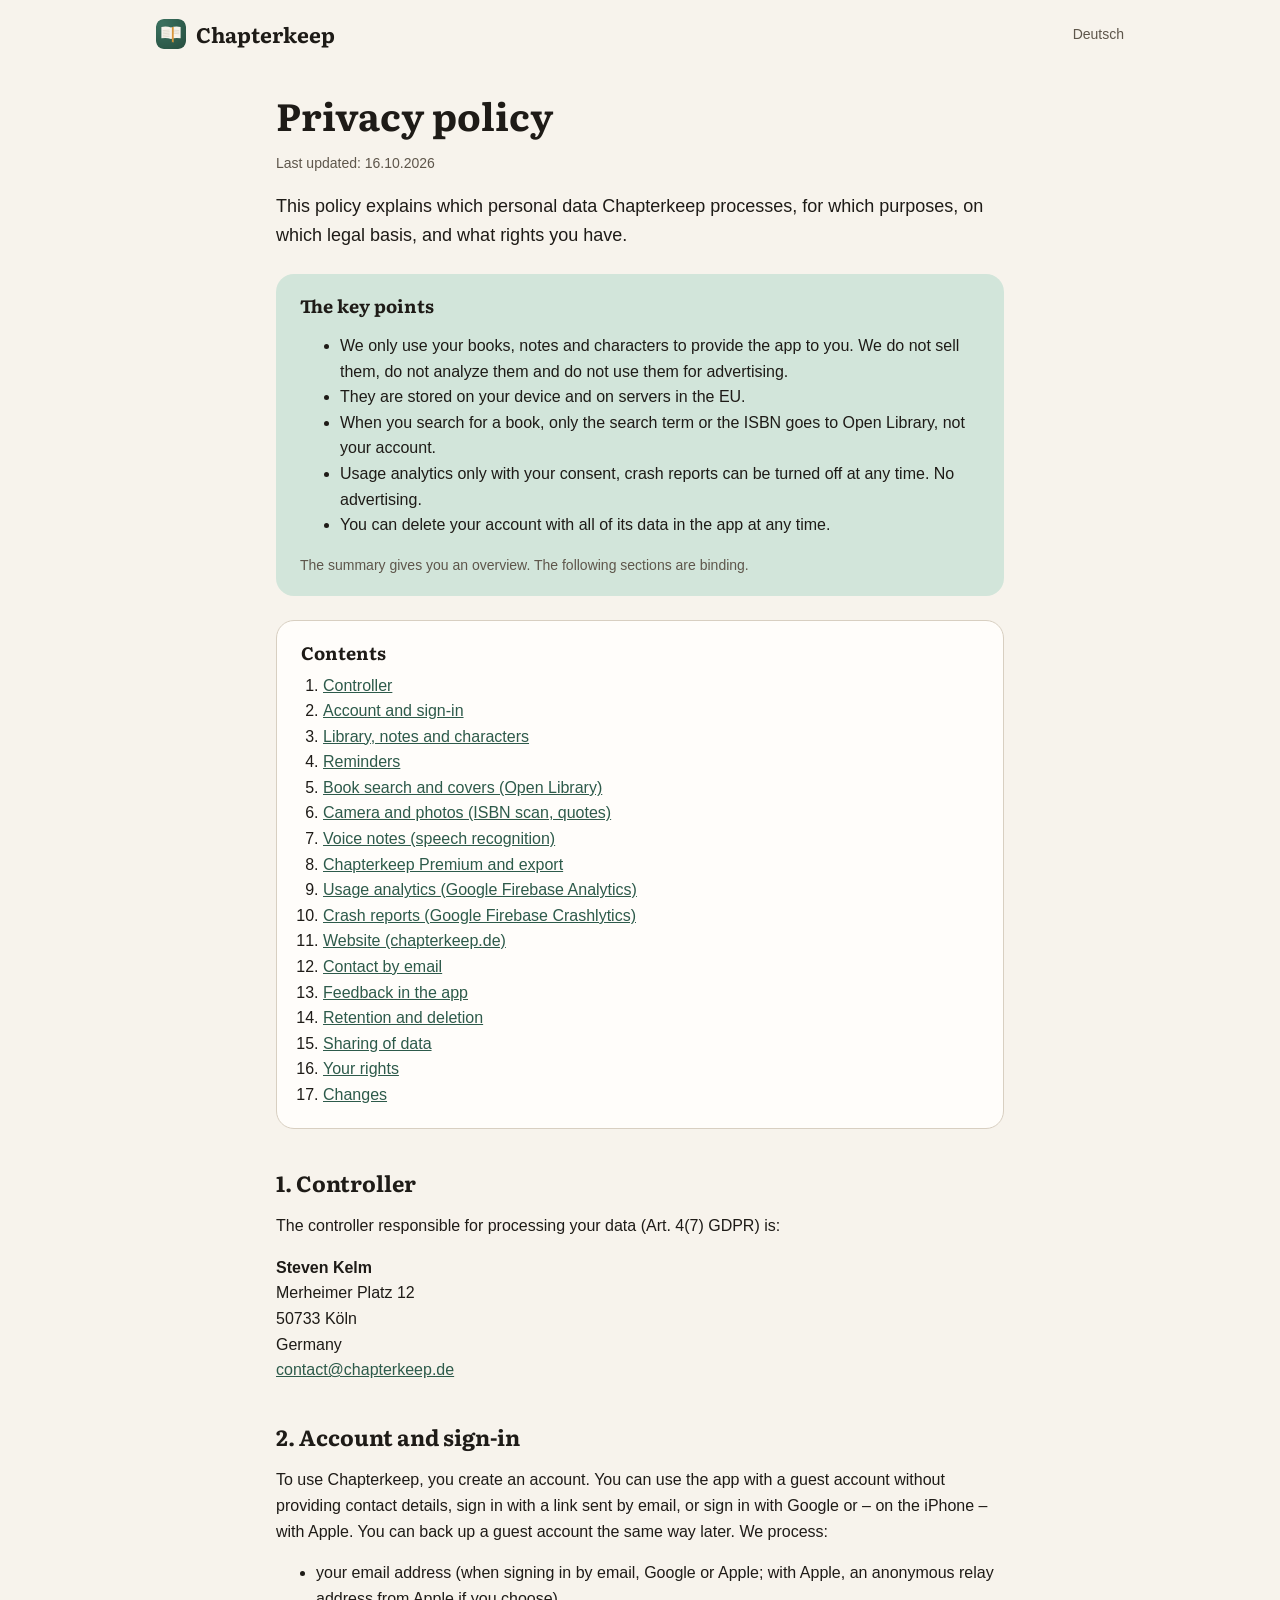
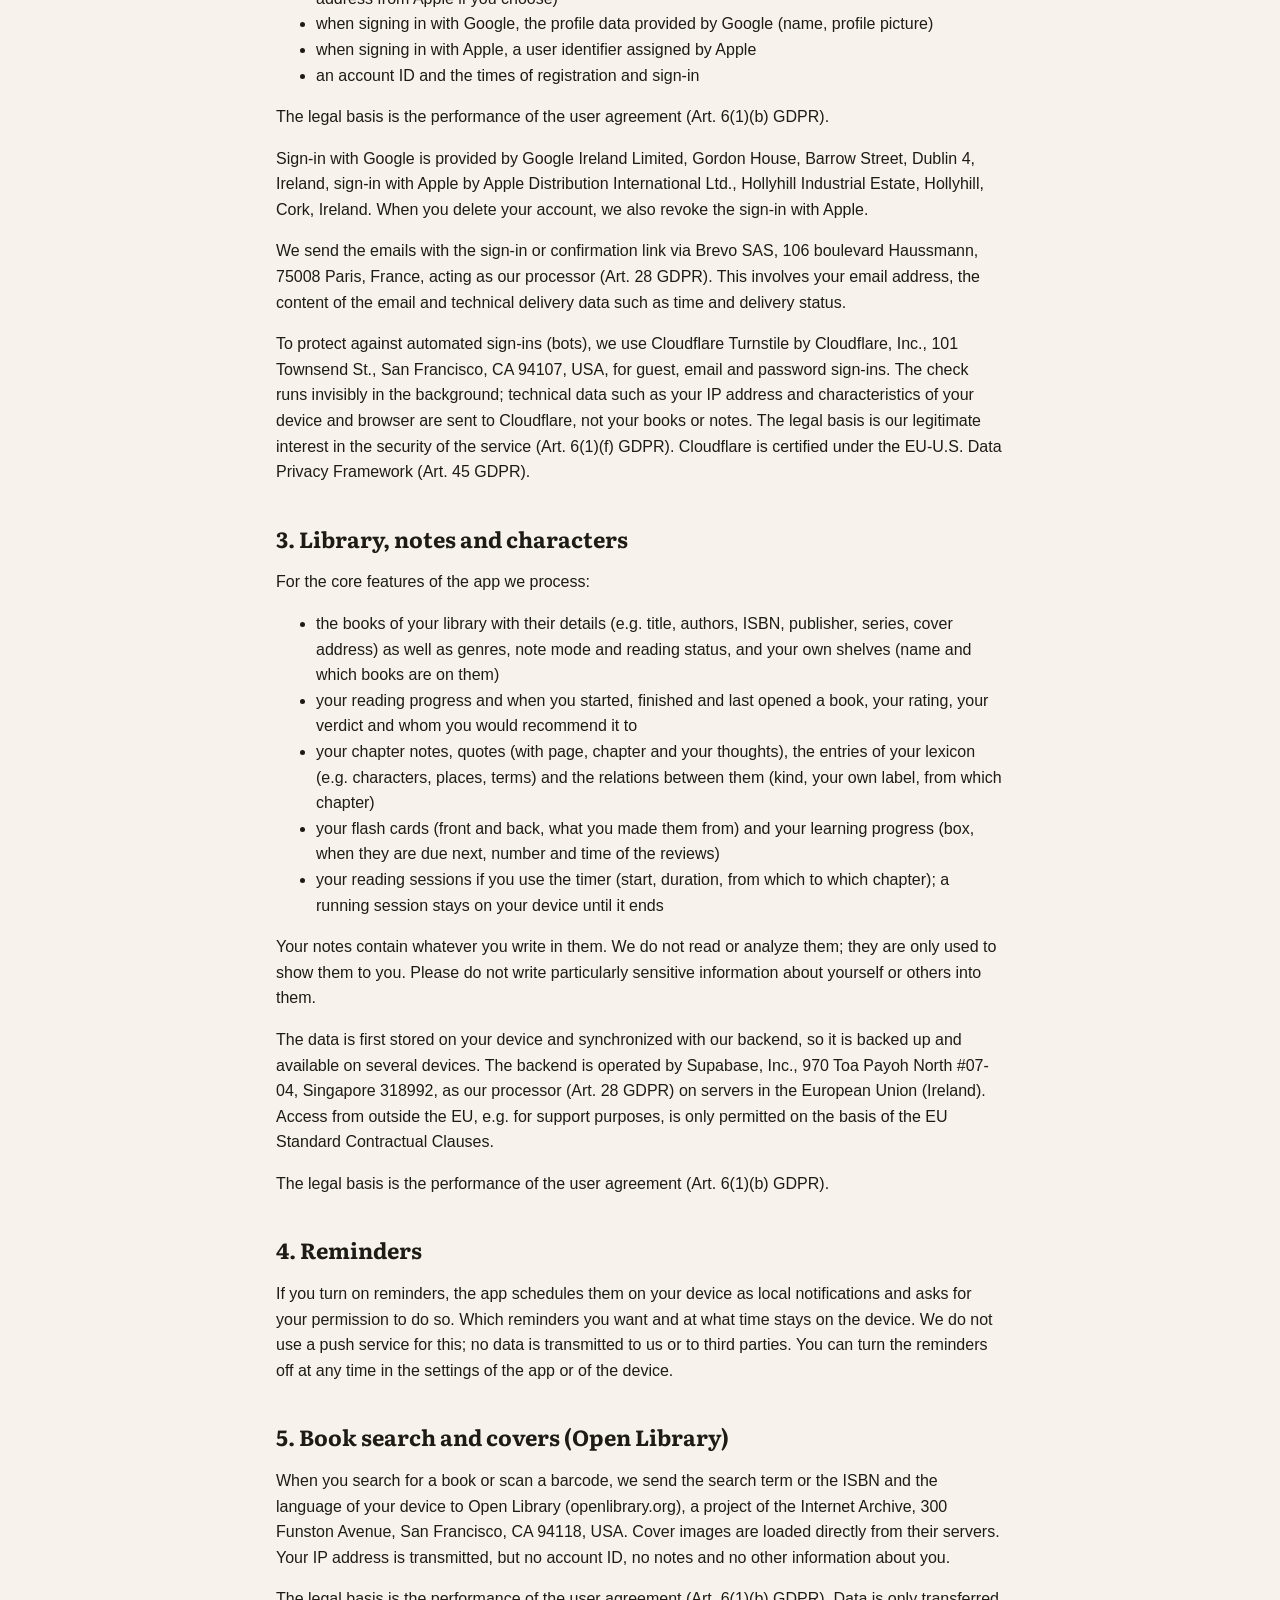
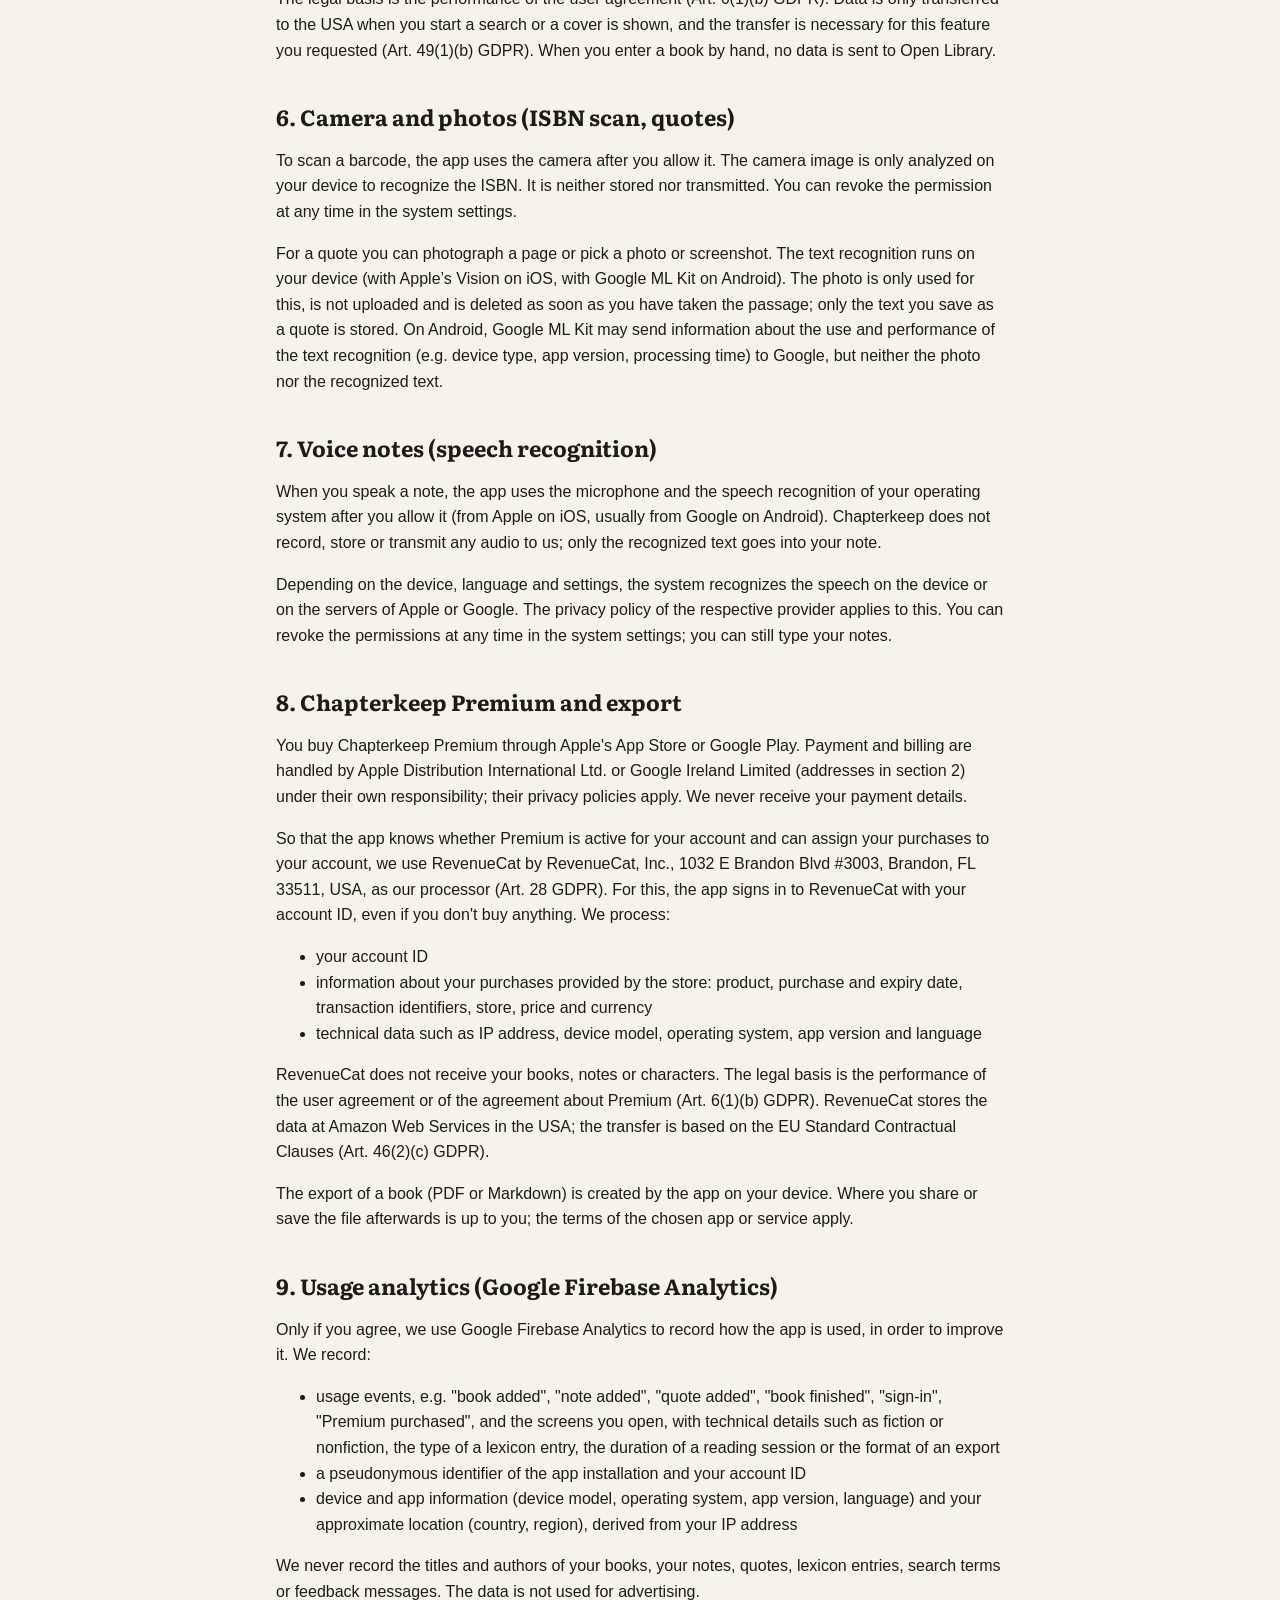
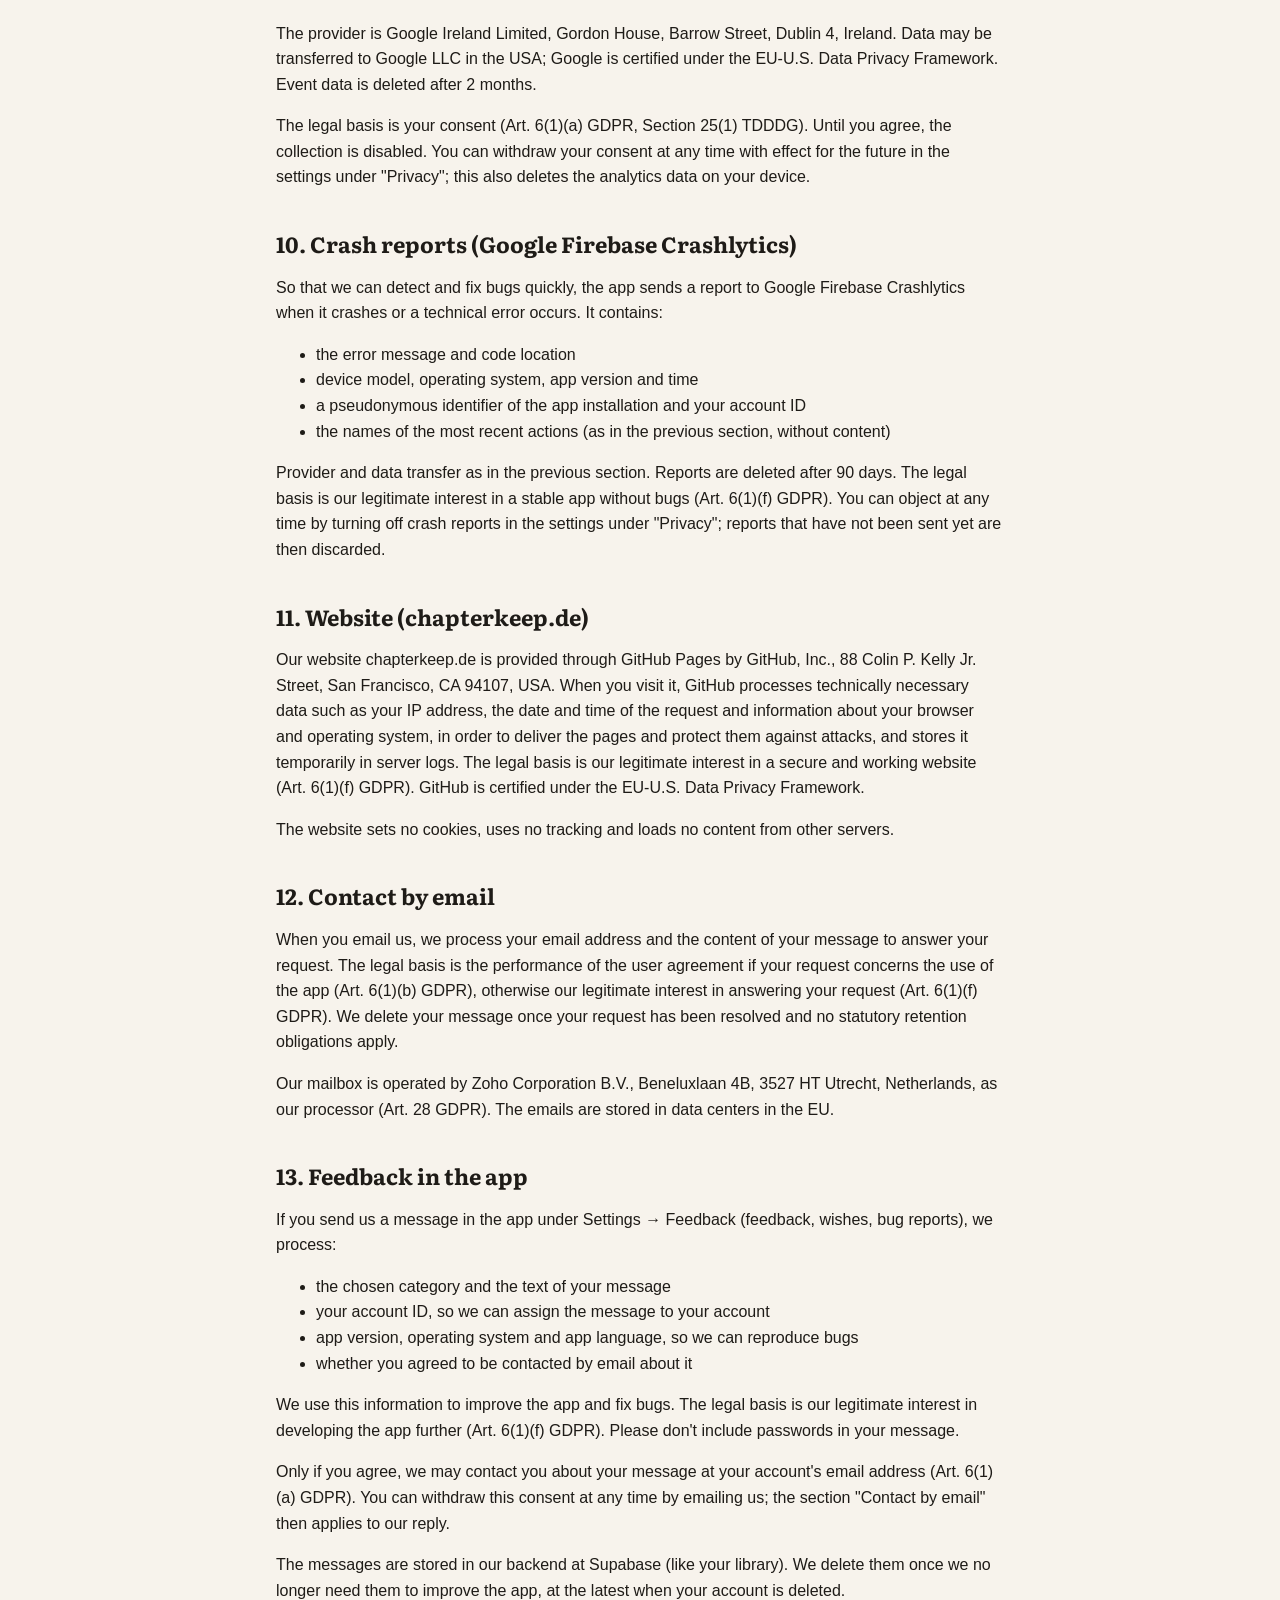
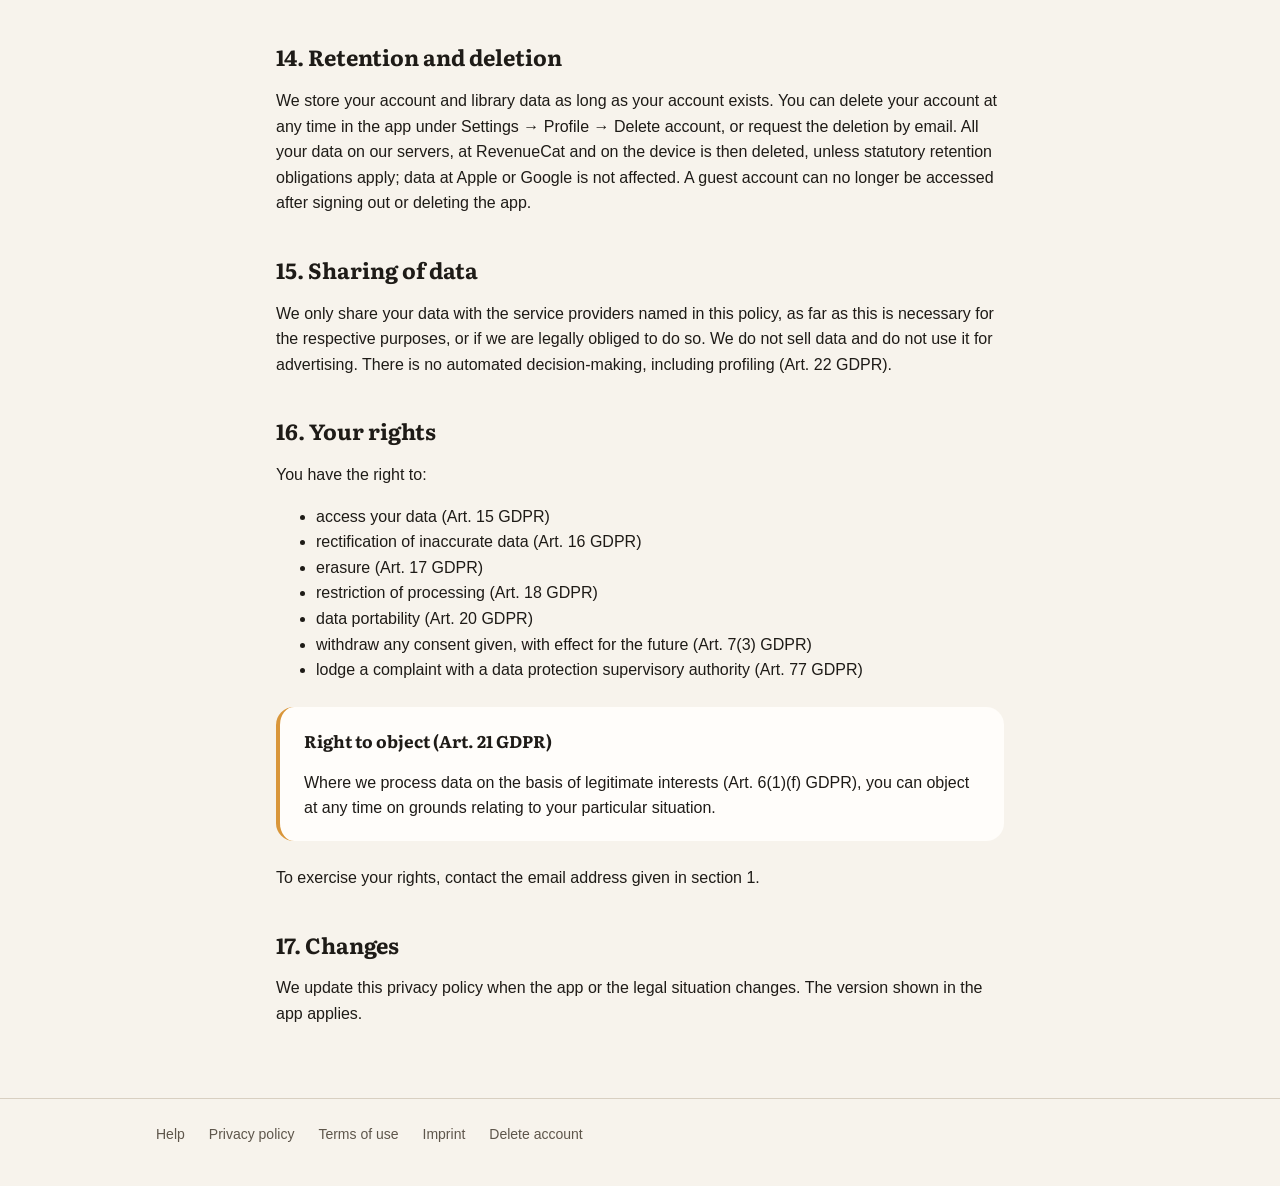
==== commit acbd24f2: "Name Cloudflare Turnstile in the privacy policy Regenerated from the app (tool/website/export_legal_" ====
--- a/en/privacy/index.html
+++ b/en/privacy/index.html
@@ -19,7 +19,7 @@
   </header>
   <main class="wrap legal">
 <h1>Privacy policy</h1>
-<p class="updated">Last updated: 15.10.2026</p>
+<p class="updated">Last updated: 16.10.2026</p>
 <p class="intro">This policy explains which personal data Chapterkeep processes, for which purposes, on which legal basis, and what rights you have.</p>
 <aside class="summary">
 <h2>The key points</h2>
@@ -66,6 +66,7 @@
 <p>The legal basis is the performance of the user agreement (Art. 6(1)(b) GDPR).</p>
 <p>Sign-in with Google is provided by Google Ireland Limited, Gordon House, Barrow Street, Dublin 4, Ireland, sign-in with Apple by Apple Distribution International Ltd., Hollyhill Industrial Estate, Hollyhill, Cork, Ireland. When you delete your account, we also revoke the sign-in with Apple.</p>
 <p>We send the emails with the sign-in or confirmation link via Brevo SAS, 106 boulevard Haussmann, 75008 Paris, France, acting as our processor (Art. 28 GDPR). This involves your email address, the content of the email and technical delivery data such as time and delivery status.</p>
+<p>To protect against automated sign-ins (bots), we use Cloudflare Turnstile by Cloudflare, Inc., 101 Townsend St., San Francisco, CA 94107, USA, for guest, email and password sign-ins. The check runs invisibly in the background; technical data such as your IP address and characteristics of your device and browser are sent to Cloudflare, not your books or notes. The legal basis is our legitimate interest in the security of the service (Art. 6(1)(f) GDPR). Cloudflare is certified under the EU-U.S. Data Privacy Framework (Art. 45 GDPR).</p>
 </section>
 <section id="section-3">
 <h2>3. Library, notes and characters</h2>
